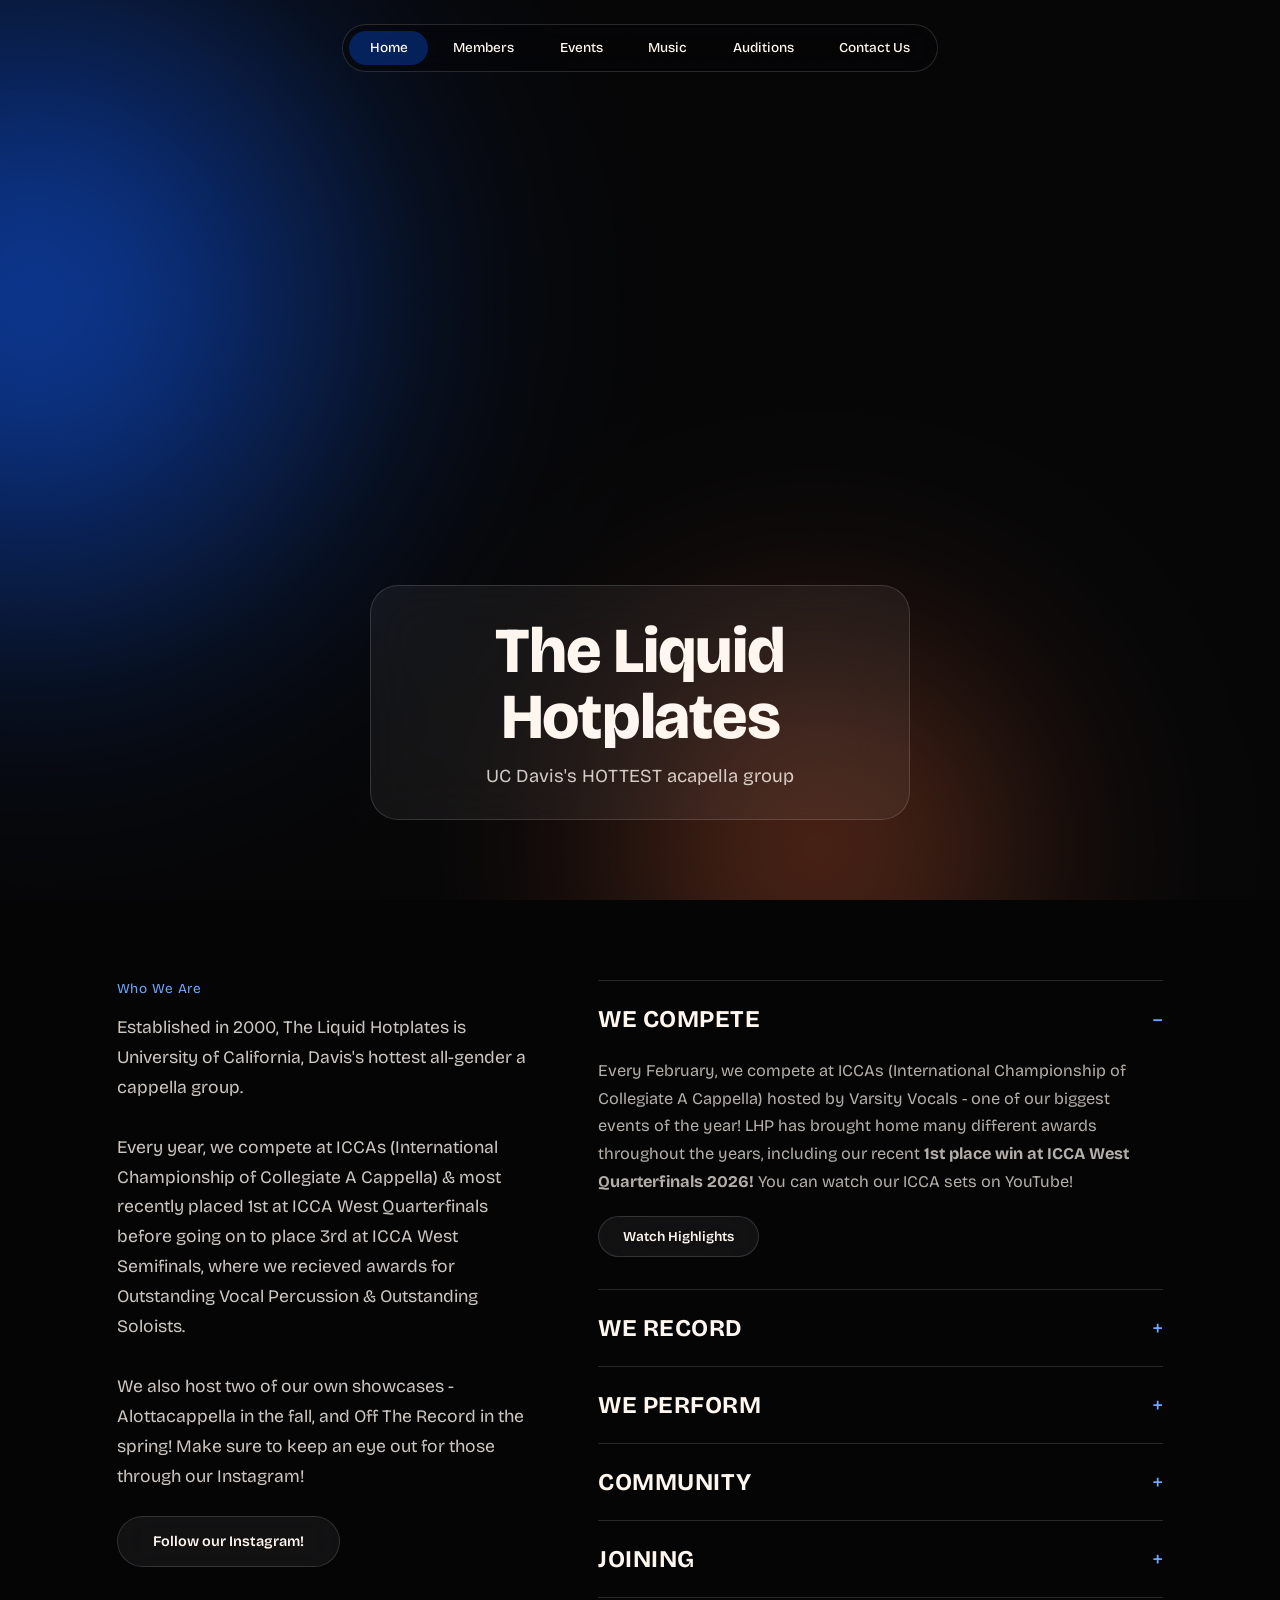
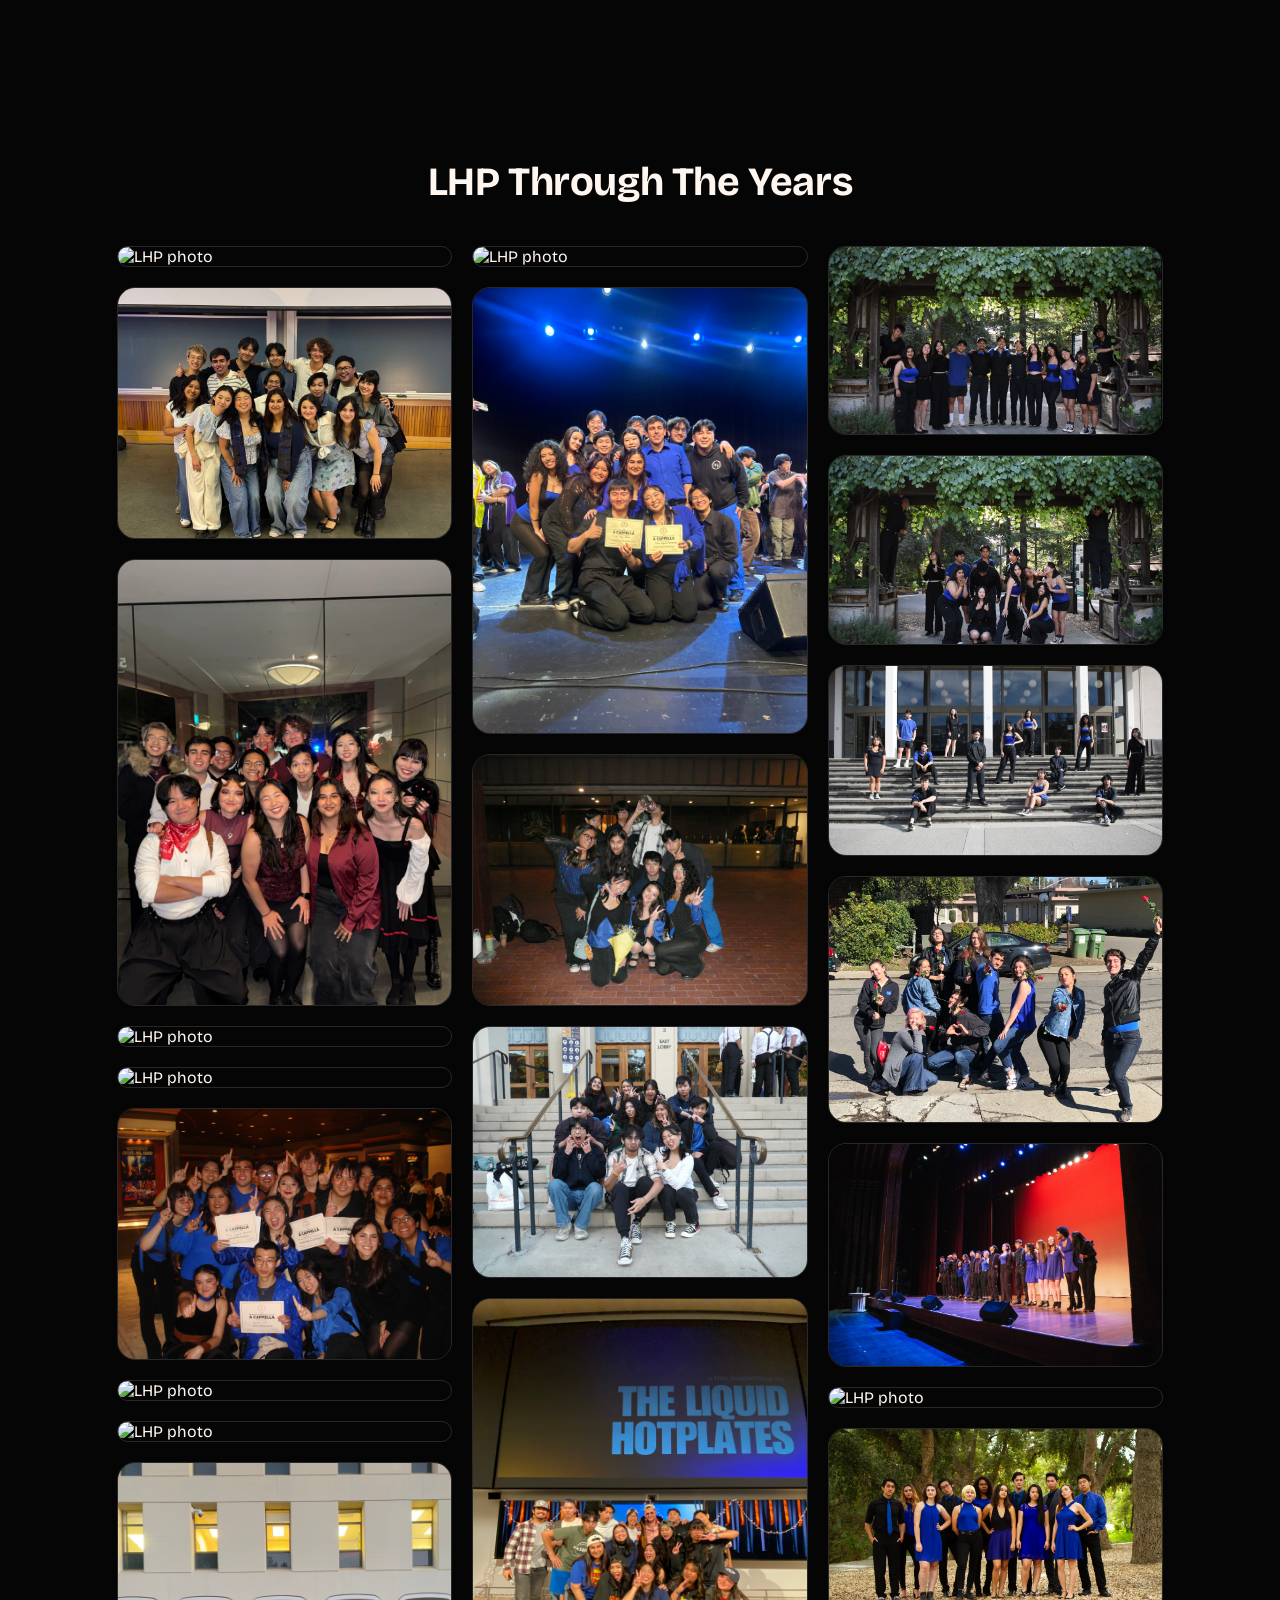
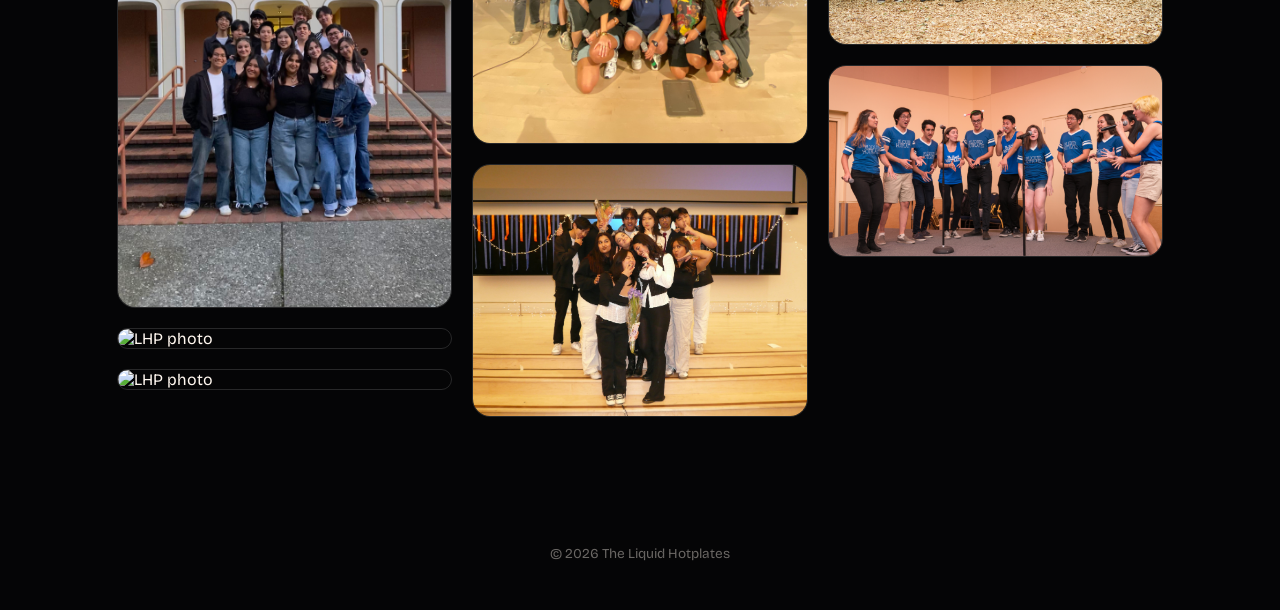
==== index.html @ 16ae6d7b "update" ====
<!DOCTYPE html>
<html lang="en">
<head>
<meta charset="UTF-8">
<meta name="viewport" content="width=device-width, initial-scale=1.0">
<title>The Liquid Hotplates</title>
<link rel="icon" type="image/png" href="images/home-images/logo.png">
<link rel="stylesheet" href="styles.css">
</head>
<body>

  <nav>
    <div class="nav-pill">
      <a href="index.html" class="active">Home</a>
      <a href="members.html">Members</a>
      <a href="events.html">Events</a>
      <a href="music.html">Music</a>
      <a href="auditions.html">Auditions</a>
      <a href="contact.html">Contact Us</a>
    </div>
  </nav>

  <!-- HERO: real photo as the base layer, dimmed + aurora blended on top,
       then a frosted glass panel holding the title sits over all of it -
       so the photo is still the star, the glass just adds depth on top of
       it instead of replacing it. Swap images/home-images/home_img.jpg for the
       real photo. -->
  <section class="photo-hero">
    <div class="photo-layer" style="background-image: url('images/home-images/home_img.jpg');"></div>
    <div class="photo-dim"></div>
    <div class="aura aura-a" style="top:-20%; left:-35%;"></div>
    <div class="aura aura-c" style="top:60%; right:95%; bottom:auto;"></div>
    <div class="photo-hero-inner">
      <h1>The Liquid Hotplates</h1>
      <p>UC Davis's HOTTEST acapella group</p>
    </div>
  </section>

  <div class="grain"></div>

  <!-- About + Accordion - two-column layout: About text on the left, an
       expanding accordion on the right (Competing / Recording / Performing).
       "Recording" ties into the new Music tab - see concept-music.html. -->
  <section class="section accordion-section">
    <div class="accordion-grid">
      <div class="accordion-about">
        <div class="eyebrow">Who We Are</div>
        <p>
          Established in 2000, The Liquid Hotplates is University of California,
           Davis's hottest all-gender a cappella group.
          <br><br>
          Every year, we compete at ICCAs (International Championship of 
            Collegiate A Cappella) & most recently placed 1st at ICCA West 
            Quarterfinals before going on to place 3rd at ICCA West 
            Semifinals, where we recieved awards for Outstanding Vocal 
            Percussion & Outstanding Soloists.
            <br><br>      
            We also host two of our own showcases - Alottacappella in the 
              fall, and Off The Record in the spring! Make sure to keep 
              an eye out for those through our Instagram!
        </p>
        <a href="https://instagram.com/theliquidhotplates" class="glass-btn" style="margin-top: 1.5rem;">Follow our Instagram!</a>
      </div>

      <div class="accordion-list">

        <div class="accordion-item open" data-item>
          <button class="accordion-header">
            <span>We Compete</span>
            <span class="accordion-icon">−</span>
          </button>
          <div class="accordion-panel">
            <p>Every February, we compete at ICCAs (International 
              Championship of Collegiate A Cappella) hosted by 
              Varsity Vocals - one of our biggest events of the 
              year! LHP has brought home many different awards 
              throughout the years, including our recent 
              <strong>1st place win at ICCA West Quarterfinals 
                2026!</strong> You can watch our ICCA sets on YouTube!</p>
            <a href="https://www.youtube.com/@TheLiquidHotplates" target="_blank" class="glass-btn" style="margin-top:1.25rem; padding:0.7rem 1.5rem; font-size:0.85rem;">Watch Highlights</a>
          </div>
        </div>

        <div class="accordion-item" data-item>
          <button class="accordion-header">
            <span>We Record</span>
            <span class="accordion-icon">+</span>
          </button>
          <div class="accordion-panel">
            <p>We record our original arrangements some competition seasons. 
              
              Check out our latest releases on Spotify, 
              with more on the way!</p>
            <a href="music.html" class="glass-btn" style="margin-top:1.25rem; padding:0.7rem 1.5rem; font-size:0.85rem;">Listen on Spotify</a>
          </div>
        </div>

        <div class="accordion-item" data-item>
          <button class="accordion-header">
            <span>We Perform</span>
            <span class="accordion-icon">+</span>
          </button>
          <div class="accordion-panel">
            <p>We perform student made arrangements including genres 
              such as pop, alternative, and RnB. You can find us at 
              different events on campus, & throughout California - 
              including our own two annual showcases, Alottacappella 
              and Off The Record. 
              
              If you're interested in booking LHP for an event, 
              reach out via our Instagram or email!</p>
            <a href="contact.html" class="glass-btn" style="margin-top:1.25rem; padding:0.7rem 1.5rem; font-size:0.85rem;">Contact Us</a>
          </div>
        </div>

        <div class="accordion-item" data-item>
          <button class="accordion-header">
            <span>Community</span>
            <span class="accordion-icon">+</span>
          </button>
          <div class="accordion-panel">
            <p>Every year, we welcome new memebers into our group 
              as our "babyplates" - and within the first few weeks, 
              they are already impossible to imagine LHP without.

              From late-night rehearsals and dinners to casual studying on campus, 
              LHP is just as much about the friendships and community as it 
              is about the music.

              Follow along on Instagram to see what we're up to 
              together throughout the year.</p>
            <a href="members.html" target="_blank" class="glass-btn" style="margin-top:1.25rem; padding:0.7rem 1.5rem; font-size:0.85rem;">Meet the Members</a>
          </div>
        </div>

        <div class="accordion-item" data-item>
          <button class="accordion-header">
            <span>Joining</span>
            <span class="accordion-icon">+</span>
          </button>
          <div class="accordion-panel">
            <p>LHP does not require any previous experience!  
              <br><br>
              We usually host auditions with all other UC Davis 
              groups in the fall, with a callback round after. 

              For a full breakdown of what to expect, check the 
              auditions tab!
            </p>
            <a href="auditions.html" class="glass-btn" style="margin-top:1.25rem; padding:0.7rem 1.5rem; font-size:0.85rem;">Auditions</a>
          </div>
        </div>

      </div>
    </div>
  </section>

  <!-- LHP Through The Years - uniform grid instead of masonry, but same
       "glass tile + hover caption" language as the rest of the site. -->
  <section class="section">
    <h2 style="text-align:center;">LHP Through The Years</h2>
    <div class="year-gallery">

      <div class="year-tile">
        <img src="images/home-images/gallery/img26.jpg" alt="LHP photo">
        <div class="year-tile-caption">LHP Photoshoot 2026<br>May 2026</div>
      </div>
      <div class="year-tile">
        <img src="images/home-images/gallery/img25.jpg" alt="LHP photo">
        <div class="year-tile-caption">Off The Record<br>May 2026</div>
      </div>
      <div class="year-tile">
        <img src="images/home-images/gallery/img24.jpg" alt="LHP photo">
        <div class="year-tile-caption">Cleftomania<br>May 2026</div>
      </div>
      <div class="year-tile">
        <img src="images/home-images/gallery/img23.jpg" alt="LHP photo">
        <div class="year-tile-caption">No Instruments Attached<br>April 2026</div>
      </div>
      <div class="year-tile">
        <img src="images/home-images/gallery/img22.jpg" alt="LHP photo">
        <div class="year-tile-caption">ICCA West Semifinals<br>March 2026</div>
      </div>
      <div class="year-tile">
        <img src="images/home-images/gallery/img20.jpg" alt="LHP photo">
        <div class="year-tile-caption">ICCA West Quarterfinals<br>Feb. 2026</div>
      </div>
      <div class="year-tile">
        <img src="images/home-images/gallery/img19.jpg" alt="LHP photo">
        <div class="year-tile-caption">Alottacappella<br>Nov. 2025</div>
      </div>
      <div class="year-tile">
        <img src="images/home-images/gallery/img18.jpg" alt="LHP photo">
        <div class="year-tile-caption">Alottacappella<br>Nov. 2025</div>
      </div>
      <div class="year-tile">
        <img src="images/home-images/gallery/img17.jpg" alt="LHP photo">
        <div class="year-tile-caption">Alottacappella<br>Nov. 2025</div>
      </div>
      <div class="year-tile">
        <img src="images/home-images/gallery/img16.jpg" alt="LHP photo">
        <div class="year-tile-caption">West Coast<br>Nov. 2025</div>
      </div>
      <div class="year-tile">
        <img src="images/home-images/gallery/img15.jpg" alt="LHP photo">
        <div class="year-tile-caption">Alottacappella<br>Nov. 2025</div>
      </div>
      <div class="year-tile">
        <img src="images/home-images/gallery/img14.jpg" alt="LHP photo">
        <div class="year-tile-caption">Off the Record<br>May 2025</div>
      </div>
      <div class="year-tile">
        <img src="images/home-images/gallery/img13.jpg" alt="LHP photo">
        <div class="year-tile-caption">ICCA West Quarterfinals<br>Feb. 2025</div>
      </div>
      <div class="year-tile">
        <img src="images/home-images/gallery/img12.jpg" alt="LHP photo">
        <div class="year-tile-caption">Alottacappella<br>Nov. 2025</div>
      </div>
      <div class="year-tile">
        <img src="images/home-images/gallery/img11.jpg" alt="LHP photo">
        <div class="year-tile-caption">Alottacappella<br>Nov. 2025</div>
      </div>
      <div class="year-tile">
        <img src="images/home-images/gallery/img10.jpg" alt="LHP photo">
        <div class="year-tile-caption">Alottacappella<br>Nov. 2024</div>
      </div>
      <div class="year-tile">
        <img src="images/home-images/gallery/img9.jpg" alt="LHP photo">
        <div class="year-tile-caption">Alottacappella<br>Nov. 2025</div>
      </div>
      <div class="year-tile">
        <img src="images/home-images/gallery/img8.jpg" alt="LHP photo">
        <div class="year-tile-caption">Alottacappella<br>Nov. 2025</div>
      </div>
      <div class="year-tile">
        <img src="images/home-images/gallery/img7.jpg" alt="LHP photo">
        <div class="year-tile-caption">LHP Photoshoot<br>June 2024</div>
      </div>
      <div class="year-tile">
        <img src="images/home-images/gallery/img6.jpg" alt="LHP photo">
        <div class="year-tile-caption">Alottacappella<br>Nov. 2025</div>
      </div>
      <div class="year-tile">
        <img src="images/home-images/gallery/img5.jpg" alt="LHP photo">
        <div class="year-tile-caption">Alottacappella<br>Nov. 2025</div>
      </div>
      <div class="year-tile">
        <img src="images/home-images/gallery/img4.jpg" alt="LHP photo">
        <div class="year-tile-caption">Alottacappella<br>Nov. 2025</div>
      </div>
      <div class="year-tile">
        <img src="images/home-images/gallery/img3.jpg" alt="LHP photo">
        <div class="year-tile-caption">Alottacappella<br>Nov. 2025</div>
      </div>
      <div class="year-tile">
        <img src="images/home-images/gallery/img2.jpg" alt="LHP photo">
        <div class="year-tile-caption">Alottacappella<br>Nov. 2025</div>
      </div>
      <div class="year-tile">
        <img src="images/home-images/gallery/img1.jpg" alt="LHP photo">
        <div class="year-tile-caption">Alottacappella<br>Nov. 2025</div>
      </div>

    </div>
  </section>

  <footer>&copy; 2026 The Liquid Hotplates</footer>

<script>
  const reduceMotion = window.matchMedia('(prefers-reduced-motion: reduce)').matches;
  if (!reduceMotion) {
    document.querySelectorAll('.aura').forEach((el, i) => {
      window.addEventListener('mousemove', (e) => {
        const x = (e.clientX / window.innerWidth - 0.5);
        const y = (e.clientY / window.innerHeight - 0.5);
        const rate = 15 + i * 10;
        el.style.transform = `translate(${x * rate}px, ${y * rate}px)`;
      });
    });
  }

  // Accordion - only one section open at a time, matching the reference.
  document.querySelectorAll('[data-item]').forEach(item => {
    item.querySelector('.accordion-header').addEventListener('click', () => {
      const alreadyOpen = item.classList.contains('open');
      document.querySelectorAll('[data-item]').forEach(i => {
        i.classList.remove('open');
        i.querySelector('.accordion-icon').textContent = '+';
      });
      if (!alreadyOpen) {
        item.classList.add('open');
        item.querySelector('.accordion-icon').textContent = '−';
      }
    });
  });
</script>

</body>
</html>
---- styles.css ----
@import url('https://fonts.googleapis.com/css2?family=Bricolage+Grotesque:opsz,wght@12..96,200..800&display=swap');

:root {
  --black: #050506;
  --royal-blue: #0953EA;
  --blue-light: #6fa8ff;
  --orange: #FF6B35;
  --off-white: #FFF7EF;
  --glass-fill: rgba(255, 255, 255, 0.055);
  --glass-fill-strong: rgba(255, 255, 255, 0.09);
  --glass-edge: rgba(255, 255, 255, 0.14);
}

* { margin: 0; padding: 0; box-sizing: border-box; }
html { scroll-behavior: smooth; }

body {
  background: var(--black);
  color: var(--off-white);
  font-family: 'Bricolage Grotesque', sans-serif;
  overflow-x: hidden;
}

/* ============ AURORA FIELD (used behind non-photo pages) ============ */
.aura-field {
  position: fixed;
  inset: 0;
  z-index: 0;
  overflow: hidden;
  pointer-events: none;
}

.aura {
  position: absolute;
  border-radius: 50%;
  filter: blur(95px);
}

.aura-a {
  width: 75vw; height: 75vw;
  top: -25%; left: -18%;
  background: radial-gradient(circle, var(--royal-blue), transparent 68%);
  opacity: 0.75;
  animation: drift-a 18s ease-in-out infinite alternate, pulse-a 6s ease-in-out infinite;
}

.aura-b {
  width: 65vw; height: 65vw;
  bottom: -28%; right: -18%;
  background: radial-gradient(circle, var(--blue-light), transparent 68%);
  opacity: 0.55;
  animation: drift-b 21s ease-in-out infinite alternate, pulse-b 7.5s ease-in-out infinite;
}

.aura-c {
  width: 48vw; height: 48vw;
  top: 32%; left: 40%;
  background: radial-gradient(circle, var(--orange), transparent 68%);
  opacity: 0.4;
  animation: drift-c 15s ease-in-out infinite alternate, pulse-c 5s ease-in-out infinite;
}

.aura-d {
  width: 40vw; height: 40vw;
  top: 5%; right: 5%;
  background: radial-gradient(circle, var(--blue-light), transparent 68%);
  opacity: 0.35;
  animation: drift-d 24s ease-in-out infinite alternate, pulse-a 8s ease-in-out infinite;
}

@keyframes drift-a { to { transform: translate(8%, 10%) scale(1.18); } }
@keyframes drift-b { to { transform: translate(-10%, -8%) scale(1.22); } }
@keyframes drift-c { to { transform: translate(-14%, 12%) scale(1.15); } }
@keyframes drift-d { to { transform: translate(-10%, 14%) scale(1.1); } }

/* Subtle breathing on top of the drift - not just moving, but pulsing in
   intensity too, so the whole field feels more alive rather than static
   blobs that happen to glide around. */
@keyframes pulse-a { 0%, 100% { opacity: 0.75; } 50% { opacity: 0.55; } }
@keyframes pulse-b { 0%, 100% { opacity: 0.55; } 50% { opacity: 0.38; } }
@keyframes pulse-c { 0%, 100% { opacity: 0.4; } 50% { opacity: 0.24; } }

.grain {
  position: fixed;
  inset: 0;
  z-index: 1;
  opacity: 0.06;
  mix-blend-mode: overlay;
  pointer-events: none;
  background-image: url("data:image/svg+xml,%3Csvg xmlns='http://www.w3.org/2000/svg' width='120' height='120'%3E%3Cfilter id='n'%3E%3CfeTurbulence type='fractalNoise' baseFrequency='0.85' numOctaves='3'/%3E%3C/filter%3E%3Crect width='100%25' height='100%25' filter='url(%23n)'/%3E%3C/svg%3E");
}

/* ============ NAV ============ */
nav {
  position: fixed;
  top: 0; left: 0; right: 0;
  z-index: 50;
  display: flex;
  justify-content: center;
  align-items: center;
  padding: 1.5rem 2rem;
}

.nav-left {
  position: absolute;
  left: 2rem;
  display: flex;
  align-items: center;
  gap: 0.7rem;
}

.nav-left img {
  height: 28px;
  width: auto;
  object-fit: contain;
}

.nav-left .site-name {
  font-weight: 700;
  font-size: 1rem;
  color: var(--off-white);
}

.nav-pill {
  display: flex;
  gap: 0.25rem;
  background: rgba(5, 5, 6, 0.5);
  border: 1px solid var(--glass-edge);
  backdrop-filter: blur(20px);
  -webkit-backdrop-filter: blur(20px);
  border-radius: 50px;
  padding: 0.35rem;
}

.nav-pill a {
  color: var(--off-white);
  text-decoration: none;
  font-size: 0.85rem;
  font-weight: 500;
  padding: 0.55rem 1.3rem;
  border-radius: 50px;
  transition: background 0.25s ease, color 0.25s ease;
  white-space: nowrap;
}

.nav-pill a.active,
.nav-pill a:hover {
  background: rgba(9, 83, 234, 0.35);
}

/* ============ PHOTO HERO (homepage) ============ */
.photo-hero {
  position: relative;
  min-height: 100vh;
  display: flex;
  align-items: flex-end;
  justify-content: center;
  padding: 2rem 2rem 5rem;
  overflow: hidden;
}

.photo-hero .photo-layer {
  position: absolute;
  inset: 0;
  background-size: cover;
  background-position: center 30%;
  z-index: 0;
}

.photo-hero .photo-dim {
  position: absolute;
  inset: 0;
  background: linear-gradient(180deg, rgba(5,5,6,0.18) 0%, rgba(5,5,6,0.12) 40%, rgba(5,5,6,0.75) 100%); /* CHANGE: lightened from 0.35/0.25/0.92 */
  z-index: 1;
}

.photo-hero .aura {
  z-index: 1;
  mix-blend-mode: screen;
}

.photo-hero-inner {
  position: relative;
  z-index: 3;
  width: 100%;
  max-width: 540px; /* CHANGE: was 720px - narrower so it's less likely to sit directly over faces */
  text-align: center;
  padding: 2rem 1.75rem; /* CHANGE: was 2.75rem 2rem - tighter, less coverage */
  background: var(--glass-fill);
  border: 1px solid var(--glass-edge);
  backdrop-filter: blur(28px);
  -webkit-backdrop-filter: blur(28px);
  border-radius: 28px;
}

.photo-hero-inner .eyebrow {
  font-size: 0.85rem;
  letter-spacing: 0.06em;
  color: var(--blue-light);
  margin-bottom: 1rem;
}

.photo-hero-inner h1 {
  font-size: clamp(2.25rem, 6vw, 4rem);
  font-weight: 800;
  line-height: 1.02;
  letter-spacing: -0.02em;
}

.photo-hero-inner p {
  margin-top: 1rem;
  font-size: clamp(1rem, 2vw, 1.15rem);
  opacity: 0.8;
}

/* ============ PLAIN PAGE HERO (Members/Events/Contact) ============ */
.page-head {
  position: relative;
  z-index: 2;
  padding: 9rem 6vw 2rem;
  max-width: 1200px;
  margin: 0 auto;
}

.page-head .eyebrow {
  font-size: 0.85rem;
  letter-spacing: 0.06em;
  color: var(--blue-light);
  margin-bottom: 0.75rem;
}

.page-head h1 {
  font-size: clamp(2rem, 5vw, 3.25rem);
  font-weight: 800;
  letter-spacing: -0.02em;
}

.page-head p {
  margin-top: 0.85rem;
  opacity: 0.65;
  max-width: 50ch;
  font-size: 1.05rem;
  line-height: 1.6;
}

/* ============ GLASS BUTTON ============ */
.glass-btn {
  display: inline-flex;
  align-items: center;
  gap: 0.6rem;
  padding: 1rem 2.2rem;
  background: var(--glass-fill);
  border: 1px solid var(--glass-edge);
  backdrop-filter: blur(20px);
  -webkit-backdrop-filter: blur(20px);
  border-radius: 50px;
  color: var(--off-white);
  text-decoration: none;
  font-weight: 600;
  font-size: 0.9rem;
  transition: background 0.3s ease, transform 0.3s ease, box-shadow 0.3s ease;
  cursor: pointer;
}

.glass-btn:hover {
  background: rgba(9, 83, 234, 0.28);
  transform: translateY(-2px);
  box-shadow: 0 20px 50px rgba(9, 83, 234, 0.3);
}

/* ============ SECTIONS ============ */
.section {
  position: relative;
  z-index: 2;
  padding: 5rem 6vw;
  max-width: 1200px;
  margin: 0 auto;
}

.section h2 {
  font-size: clamp(1.8rem, 3.5vw, 2.5rem);
  font-weight: 700;
  letter-spacing: -0.01em;
  margin-bottom: 2.5rem;
}

/* ============ GLASS CARD (generic) ============ */
.glass-card {
  background: var(--glass-fill);
  border: 1px solid var(--glass-edge);
  backdrop-filter: blur(16px);
  -webkit-backdrop-filter: blur(16px);
  border-radius: 20px;
  transition: background 0.3s ease, border-color 0.3s ease, transform 0.3s ease;
}

footer {
  position: relative;
  z-index: 2;
  text-align: center;
  padding: 3rem;
  opacity: 0.4;
  font-size: 0.85rem;
}

/* ============ ACCORDION (About + Competing/Recording/Performing) ============ */
.accordion-grid {
  display: grid;
  grid-template-columns: 0.85fr 1.15fr;
  gap: 4rem;
  align-items: start;
}

.accordion-about .eyebrow {
  font-size: 0.85rem;
  letter-spacing: 0.05em;
  color: var(--blue-light);
  margin-bottom: 1rem;
}

.accordion-about p {
  font-size: 1.1rem;
  line-height: 1.7;
  opacity: 0.8;
}

.accordion-item {
  border-top: 1px solid var(--glass-edge);
}

.accordion-item:last-child {
  border-bottom: 1px solid var(--glass-edge);
}

.accordion-header {
  width: 100%;
  display: flex;
  justify-content: space-between;
  align-items: center;
  background: none;
  border: none;
  color: var(--off-white);
  font-family: inherit;
  font-size: 1.5rem;
  font-weight: 700;
  text-transform: uppercase;
  letter-spacing: 0.02em;
  padding: 1.5rem 0;
  cursor: pointer;
  text-align: left;
}

.accordion-icon {
  font-size: 1.4rem;
  font-weight: 400;
  color: var(--blue-light);
  flex-shrink: 0;
  margin-left: 1rem;
}

.accordion-panel {
  max-height: 0;
  overflow: hidden;
  transition: max-height 0.45s ease, opacity 0.35s ease, padding-bottom 0.45s ease;
  opacity: 0;
  padding-bottom: 0;
}

.accordion-panel p {
  opacity: 0.7;
  line-height: 1.7;
  font-size: 1.02rem;
  max-width: 60ch;
}

.accordion-item.open .accordion-panel {
  max-height: 400px;
  opacity: 1;
  padding-bottom: 2rem;
}

@media (max-width: 800px) {
  .accordion-grid {
    grid-template-columns: 1fr;
  }
  .accordion-header {
    font-size: 1.2rem;
  }
}

/* ============ THROUGH THE YEARS GALLERY ============ */
/* Masonry via CSS columns, not a forced-crop grid - each photo keeps its
   real aspect ratio (no object-fit:cover cutting people off), it just packs
   into columns at whatever height it naturally wants to be. */
.year-gallery {
  columns:3 220px;
  column-gap: 1.25rem;
}

.year-tile {
  position: relative;
  break-inside: avoid;
  margin-bottom: 1.25rem;
  border-radius: 18px;
  overflow: hidden;
  border: 1px solid var(--glass-edge);
}

.year-tile img {
  width: 100%;
  display: block;
  transition: transform 0.5s ease, filter 0.4s ease;
}

.year-tile:hover img {
  transform: scale(1.06);
  filter: brightness(0.55);
}

.year-tile-caption {
  position: absolute;
  inset: 0;
  display: flex;
  align-items: center;
  justify-content: center;
  text-align: center;
  padding: 1.5rem;
  font-weight: 600;
  font-size: 0.95rem;
  opacity: 0;
  background: rgba(5, 5, 6, 0.35);
  backdrop-filter: blur(6px);
  -webkit-backdrop-filter: blur(6px);
  transition: opacity 0.35s ease;
}

.year-tile:hover .year-tile-caption {
  opacity: 1;
}

/* ============ MOBILE NAV FIX ============ */
/* With 6 items now (Home/Members/Events/Music/Auditions/Contact Us), the
   pill is too wide to fit a phone screen in one row - without this, items
   just silently overflow off the right edge with no way to reach them at
   all. This makes the pill horizontally scrollable instead (swipe to see
   the rest), and shrinks the logo text out of the way so it doesn't
   compete for space with the centered pill on a narrow screen. */
@media (max-width: 700px) {
  nav {
    justify-content: flex-start;
    padding: 1rem;
  }

  .nav-left {
    position: relative;
    left: 0;
    flex-shrink: 0;
  }

  .nav-left .site-name {
    display: none; /* logo alone is enough on mobile - frees up room for the pill */
  }

  .nav-pill {
    flex-shrink: 1;
    overflow-x: auto;
    max-width: calc(100vw - 5.5rem);
    scrollbar-width: none; /* Firefox - hide the scrollbar but keep it scrollable */
    -webkit-overflow-scrolling: touch;
  }

  .nav-pill::-webkit-scrollbar {
    display: none; /* Chrome/Safari - same idea, invisible but still swipeable */
  }

  .nav-pill a {
    padding: 0.5rem 0.9rem;
    font-size: 0.8rem;
  }
}
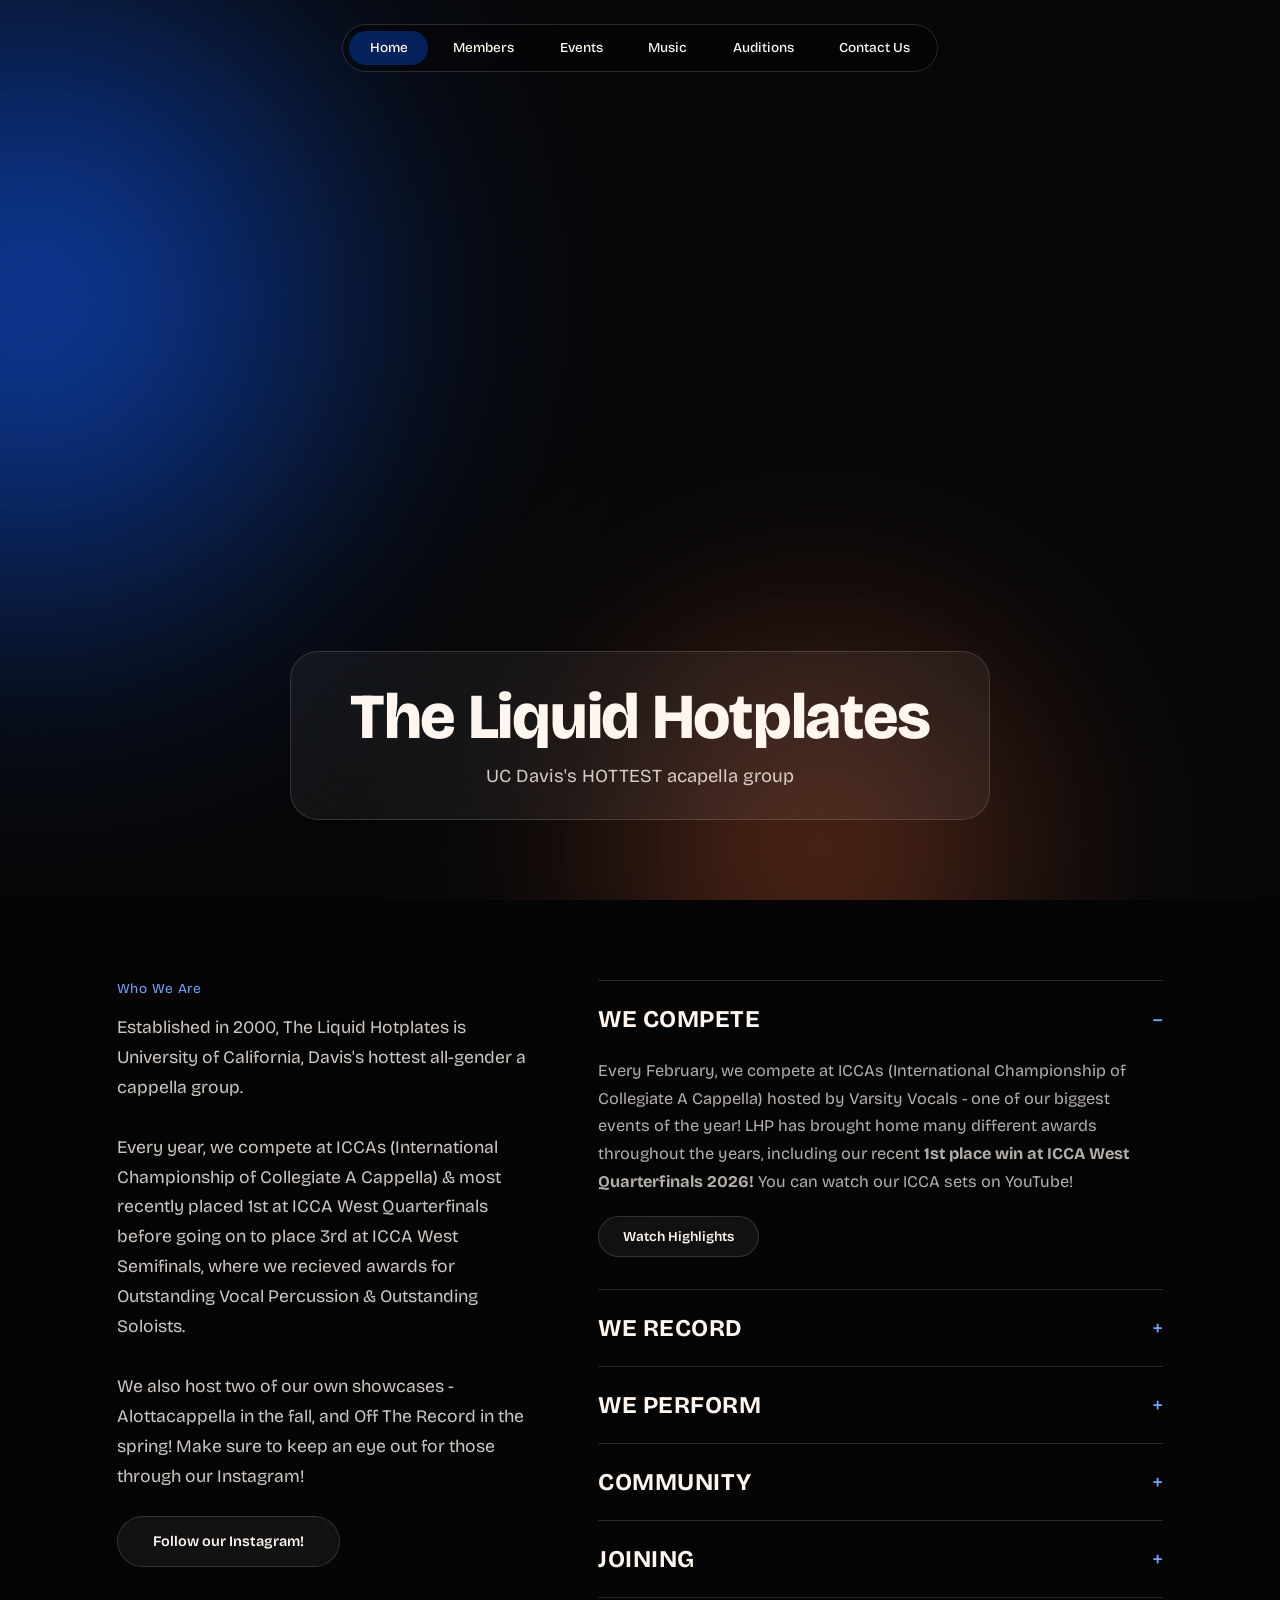
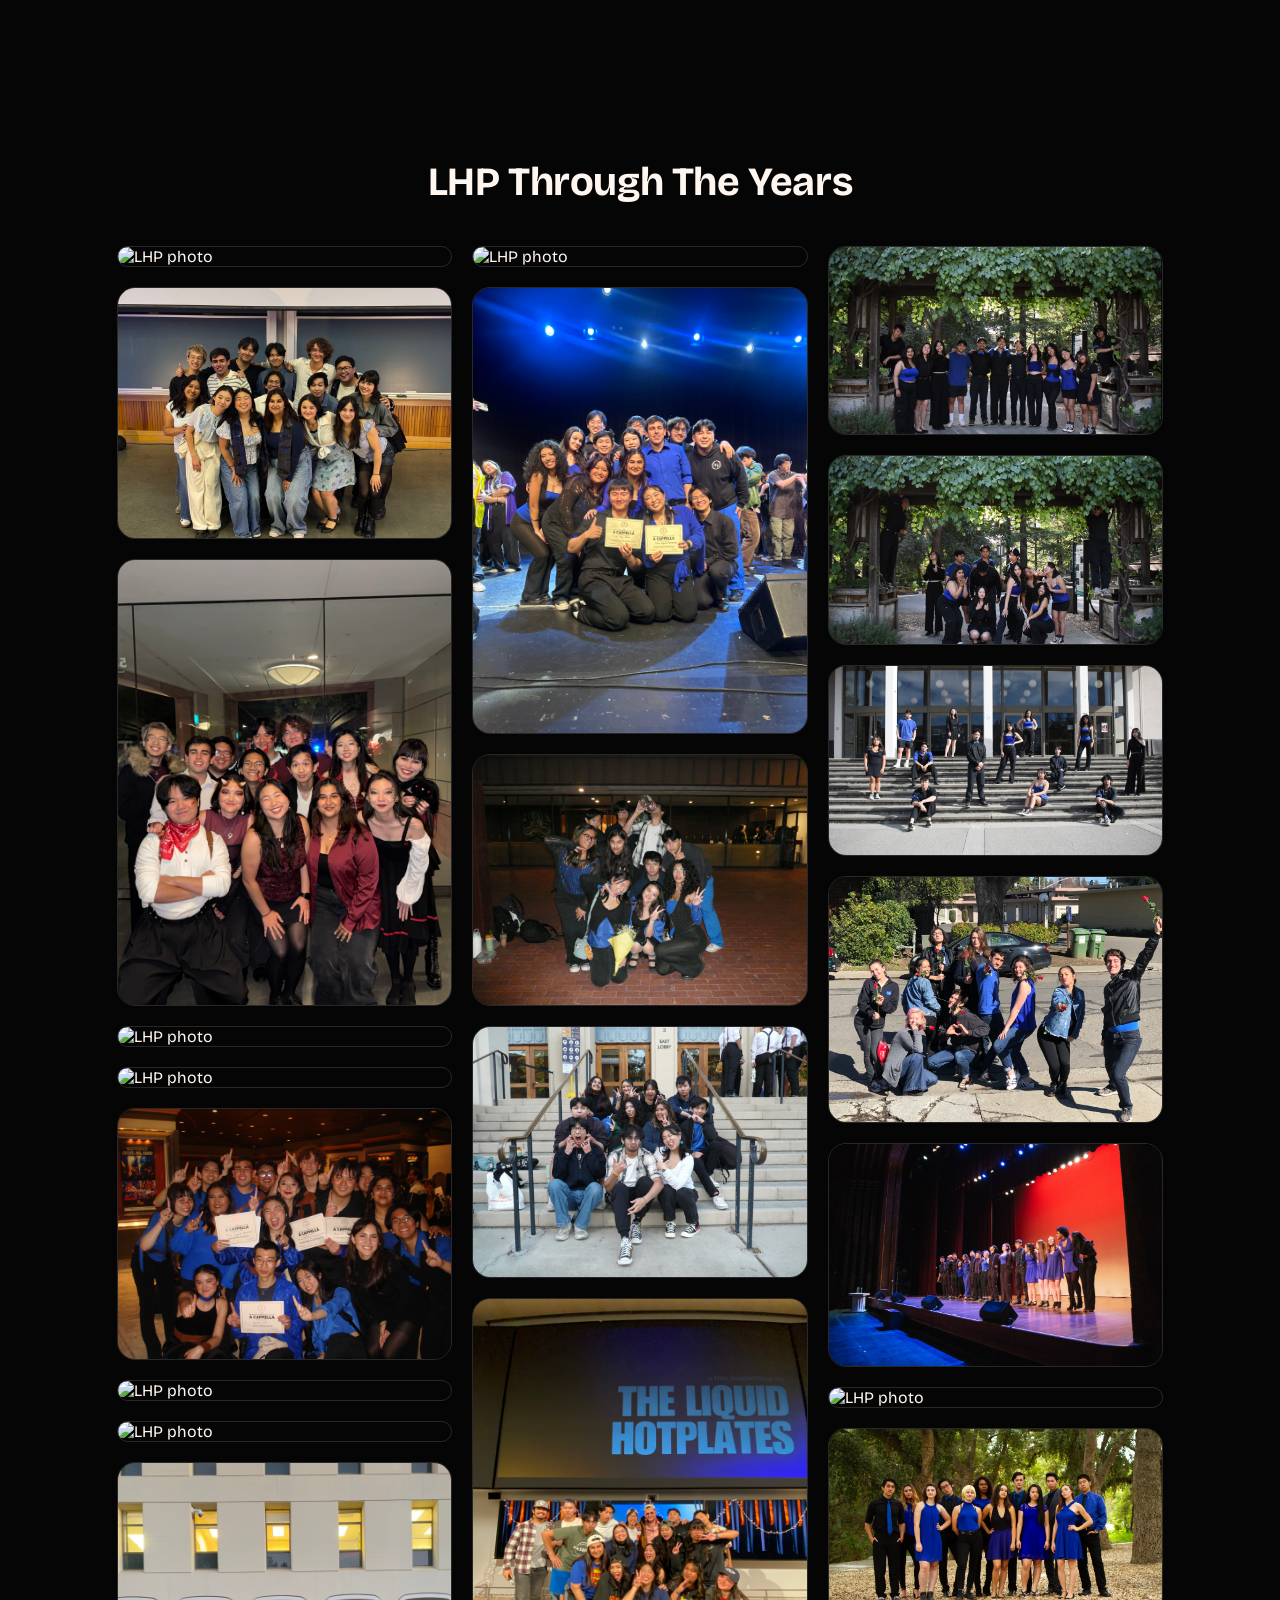
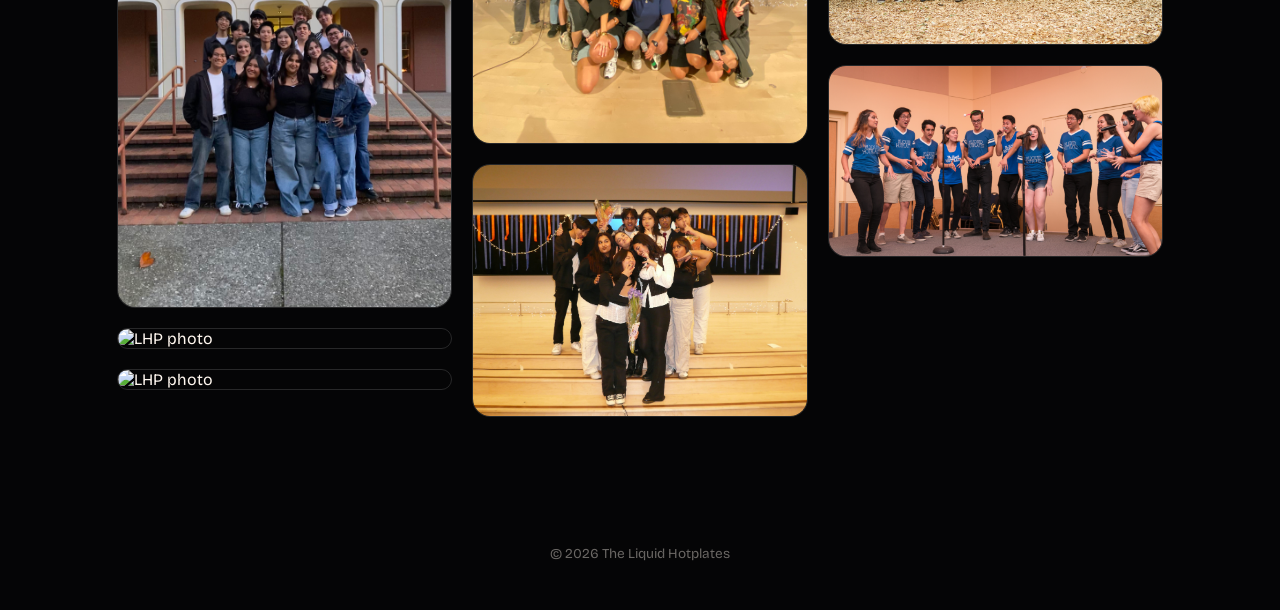
==== commit 746111ba: "bug fixes" ====
--- a/index.html
+++ b/index.html
@@ -9,6 +9,7 @@
 </head>
 <body>
 
+  <!--nav bar + logo -->
   <nav>
     <div class="nav-pill">
       <a href="index.html" class="active">Home</a>
@@ -20,11 +21,7 @@
     </div>
   </nav>
 
-  <!-- HERO: real photo as the base layer, dimmed + aurora blended on top,
-       then a frosted glass panel holding the title sits over all of it -
-       so the photo is still the star, the glass just adds depth on top of
-       it instead of replacing it. Swap images/home-images/home_img.jpg for the
-       real photo. -->
+  <!-- HERO:-->
   <section class="photo-hero">
     <div class="photo-layer" style="background-image: url('images/home-images/home_img.jpg');"></div>
     <div class="photo-dim"></div>
@@ -38,9 +35,7 @@
 
   <div class="grain"></div>
 
-  <!-- About + Accordion - two-column layout: About text on the left, an
-       expanding accordion on the right (Competing / Recording / Performing).
-       "Recording" ties into the new Music tab - see concept-music.html. -->
+  <!-- About + Accordion -->
   <section class="section accordion-section">
     <div class="accordion-grid">
       <div class="accordion-about">
@@ -63,7 +58,8 @@
       </div>
 
       <div class="accordion-list">
-
+        
+        <!-- we compete -->
         <div class="accordion-item open" data-item>
           <button class="accordion-header">
             <span>We Compete</span>
@@ -81,6 +77,7 @@
           </div>
         </div>
 
+        <!-- we record -->
         <div class="accordion-item" data-item>
           <button class="accordion-header">
             <span>We Record</span>
@@ -89,12 +86,13 @@
           <div class="accordion-panel">
             <p>We record our original arrangements some competition seasons. 
               
-              Check out our latest releases on Spotify, 
+              Check out our latest releases on Spotify & YouTube,
               with more on the way!</p>
-            <a href="music.html" class="glass-btn" style="margin-top:1.25rem; padding:0.7rem 1.5rem; font-size:0.85rem;">Listen on Spotify</a>
-          </div>
-        </div>
-
+            <a href="music.html" class="glass-btn" style="margin-top:1.25rem; padding:0.7rem 1.5rem; font-size:0.85rem;">Listen to Us!</a>
+          </div>
+        </div>
+
+        <!-- we perform -->
         <div class="accordion-item" data-item>
           <button class="accordion-header">
             <span>We Perform</span>
@@ -113,6 +111,7 @@
           </div>
         </div>
 
+        <!-- community -->
         <div class="accordion-item" data-item>
           <button class="accordion-header">
             <span>Community</span>
@@ -133,6 +132,7 @@
           </div>
         </div>
 
+        <!-- joining -->
         <div class="accordion-item" data-item>
           <button class="accordion-header">
             <span>Joining</span>
@@ -155,8 +155,7 @@
     </div>
   </section>
 
-  <!-- LHP Through The Years - uniform grid instead of masonry, but same
-       "glass tile + hover caption" language as the rest of the site. -->
+  <!-- LHP Through The Years masonry-->
   <section class="section">
     <h2 style="text-align:center;">LHP Through The Years</h2>
     <div class="year-gallery">
@@ -267,6 +266,7 @@
 
   <footer>&copy; 2026 The Liquid Hotplates</footer>
 
+<!-- ignore javascript below -->
 <script>
   const reduceMotion = window.matchMedia('(prefers-reduced-motion: reduce)').matches;
   if (!reduceMotion) {
@@ -280,7 +280,7 @@
     });
   }
 
-  // Accordion - only one section open at a time, matching the reference.
+  // accordion - only one section open at a time
   document.querySelectorAll('[data-item]').forEach(item => {
     item.querySelector('.accordion-header').addEventListener('click', () => {
       const alreadyOpen = item.classList.contains('open');
--- a/styles.css
+++ b/styles.css
@@ -95,18 +95,21 @@
   position: fixed;
   top: 0; left: 0; right: 0;
   z-index: 50;
-  display: flex;
-  justify-content: center;
+  display: grid;
+  grid-template-columns: 1fr auto 1fr; /* logo | pill | empty spacer - this is what actually keeps
+                                           them from ever overlapping, since each has its own real
+                                           track instead of the pill just centering on the full
+                                           viewport width with no idea the logo is even there */
   align-items: center;
   padding: 1.5rem 2rem;
 }
 
 .nav-left {
-  position: absolute;
-  left: 2rem;
   display: flex;
   align-items: center;
   gap: 0.7rem;
+  min-width: 0; /* lets this shrink/truncate instead of forcing the grid track wider than available room */
+  overflow: hidden;
 }
 
 .nav-left img {
@@ -122,6 +125,9 @@
 }
 
 .nav-pill {
+  grid-column: 2; /* Without this, CSS Grid auto-places the pill into column 1 whenever
+                      .nav-left isn't present (the homepage intentionally has no logo/name) -
+                      forcing column 2 explicitly keeps it centered on every page regardless. */
   display: flex;
   gap: 0.25rem;
   background: rgba(5, 5, 6, 0.5);
@@ -183,7 +189,11 @@
   position: relative;
   z-index: 3;
   width: 100%;
-  max-width: 540px; /* CHANGE: was 720px - narrower so it's less likely to sit directly over faces */
+  max-width: min(92vw, 700px); /* CHANGE: measured "The Liquid Hotplates" actually needs 607px at the
+                                    max font-size in the clamp below - 700px (minus padding) gives it
+                                    real margin to fit on one line on desktop. min(92vw, ...) still lets
+                                    it narrow down on a phone screen, where it wraps naturally instead
+                                    of being forced to. */
   text-align: center;
   padding: 2rem 1.75rem; /* CHANGE: was 2.75rem 2rem - tighter, less coverage */
   background: var(--glass-fill);
@@ -393,7 +403,7 @@
    real aspect ratio (no object-fit:cover cutting people off), it just packs
    into columns at whatever height it naturally wants to be. */
 .year-gallery {
-  columns:3 220px;
+  columns: 3 220px;
   column-gap: 1.25rem;
 }
 
@@ -438,43 +448,41 @@
   opacity: 1;
 }
 
+.nav-left img {
+  flex-shrink: 0; /* protects the logo from ever getting visually squeezed as its grid track shrinks */
+}
+
+/* Hides just the site name once there's no longer comfortable room for
+   logo + name + the full pill together - the logo stays visible at every
+   width, all the way down to mobile. Without this, the name was clipping
+   mid-word once the nav-left grid track got too narrow, instead of
+   cleanly disappearing. */
+@media (max-width: 1050px) {
+  .nav-left .site-name {
+    display: none;
+  }
+}
+
 /* ============ MOBILE NAV FIX ============ */
 /* With 6 items now (Home/Members/Events/Music/Auditions/Contact Us), the
-   pill is too wide to fit a phone screen in one row - without this, items
-   just silently overflow off the right edge with no way to reach them at
-   all. This makes the pill horizontally scrollable instead (swipe to see
-   the rest), and shrinks the logo text out of the way so it doesn't
-   compete for space with the centered pill on a narrow screen. */
+   pill is too wide to fit a phone screen in one row. Rather than making it
+   scrollable, the logo/name is dropped entirely on mobile to free up the
+   most possible width, and the pill items shrink down just enough that all
+   six still fit on one row with no scrolling and no wrapping. */
 @media (max-width: 700px) {
   nav {
-    justify-content: flex-start;
-    padding: 1rem;
-  }
-
-  .nav-left {
-    position: relative;
-    left: 0;
-    flex-shrink: 0;
-  }
-
-  .nav-left .site-name {
-    display: none; /* logo alone is enough on mobile - frees up room for the pill */
+    padding: 1rem 0.5rem;
   }
 
   .nav-pill {
-    flex-shrink: 1;
-    overflow-x: auto;
-    max-width: calc(100vw - 5.5rem);
-    scrollbar-width: none; /* Firefox - hide the scrollbar but keep it scrollable */
-    -webkit-overflow-scrolling: touch;
-  }
-
-  .nav-pill::-webkit-scrollbar {
-    display: none; /* Chrome/Safari - same idea, invisible but still swipeable */
+    width: 100%;
+    max-width: 420px;
+    justify-content: space-between;
+    gap: 0;
   }
 
   .nav-pill a {
-    padding: 0.5rem 0.9rem;
-    font-size: 0.8rem;
+    padding: 0.5rem 0.4rem;
+    font-size: 0.65rem;
   }
 }
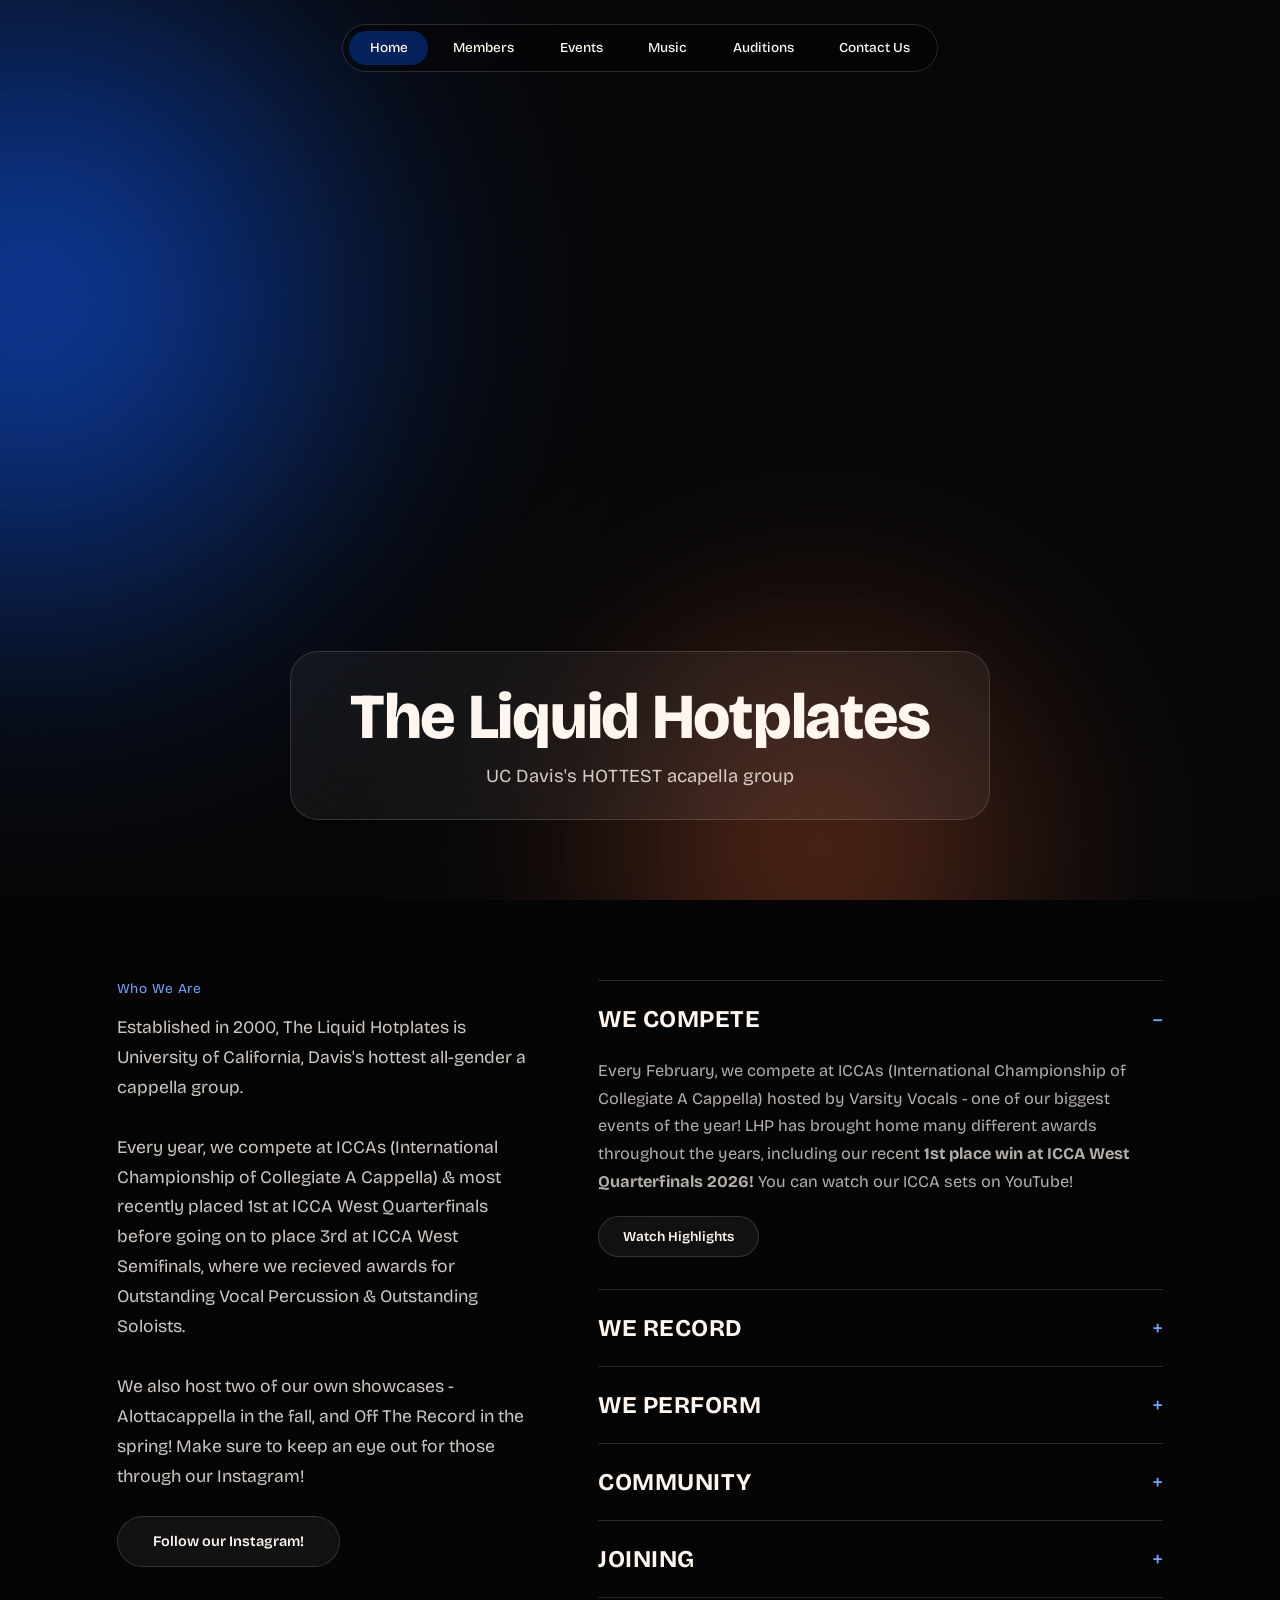
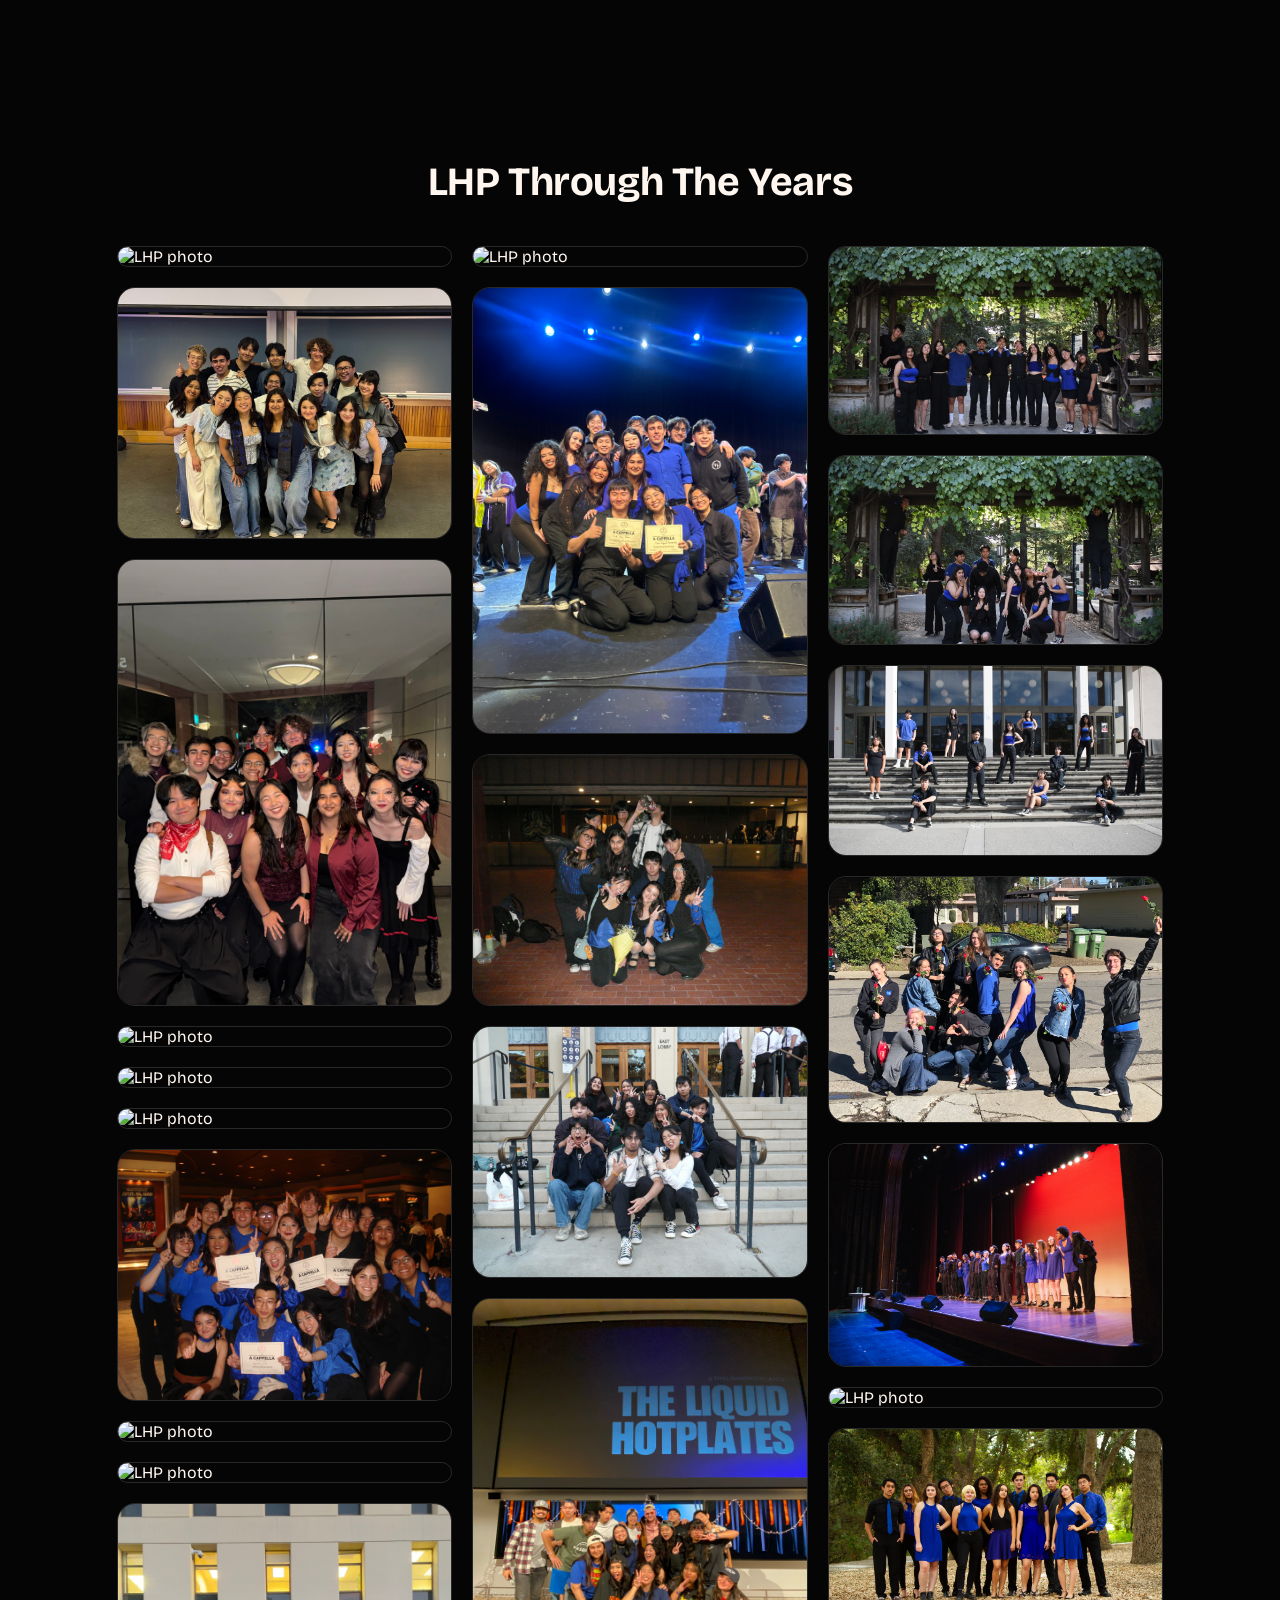
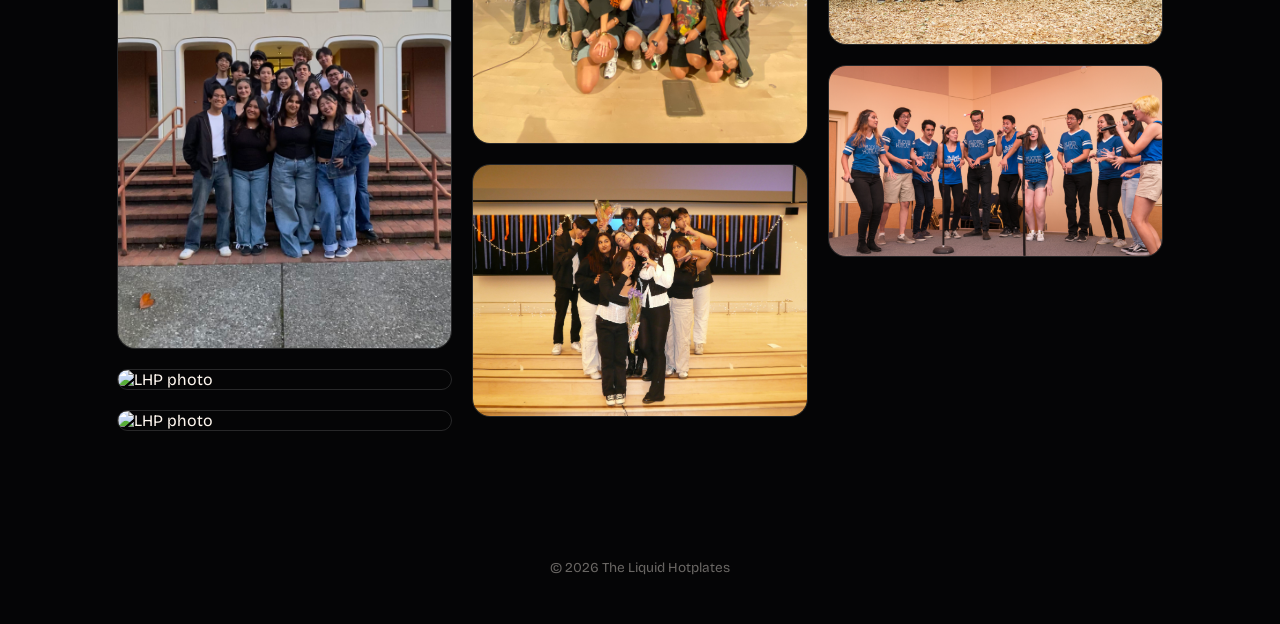
==== commit 7e526ac4: "bug fixes" ====
--- a/index.html
+++ b/index.html
@@ -181,6 +181,10 @@
         <div class="year-tile-caption">ICCA West Semifinals<br>March 2026</div>
       </div>
       <div class="year-tile">
+        <img src="images/home-images/gallery/img21.jpg" alt="LHP photo">
+        <div class="year-tile-caption">ICCA West Semifinals<br>March 2026</div>
+      </div>
+      <div class="year-tile">
         <img src="images/home-images/gallery/img20.jpg" alt="LHP photo">
         <div class="year-tile-caption">ICCA West Quarterfinals<br>Feb. 2026</div>
       </div>
@@ -194,7 +198,7 @@
       </div>
       <div class="year-tile">
         <img src="images/home-images/gallery/img17.jpg" alt="LHP photo">
-        <div class="year-tile-caption">Alottacappella<br>Nov. 2025</div>
+        <div class="year-tile-caption">LHP Photoshoot<br>Nov. 2025</div>
       </div>
       <div class="year-tile">
         <img src="images/home-images/gallery/img16.jpg" alt="LHP photo">
@@ -202,7 +206,7 @@
       </div>
       <div class="year-tile">
         <img src="images/home-images/gallery/img15.jpg" alt="LHP photo">
-        <div class="year-tile-caption">Alottacappella<br>Nov. 2025</div>
+        <div class="year-tile-caption">LHP Photoshoot<br>June 2025</div>
       </div>
       <div class="year-tile">
         <img src="images/home-images/gallery/img14.jpg" alt="LHP photo">
@@ -214,11 +218,11 @@
       </div>
       <div class="year-tile">
         <img src="images/home-images/gallery/img12.jpg" alt="LHP photo">
-        <div class="year-tile-caption">Alottacappella<br>Nov. 2025</div>
+        <div class="year-tile-caption">West Coast<br>Nov. 2024</div>
       </div>
       <div class="year-tile">
         <img src="images/home-images/gallery/img11.jpg" alt="LHP photo">
-        <div class="year-tile-caption">Alottacappella<br>Nov. 2025</div>
+        <div class="year-tile-caption">West Coast<br>Nov. 2024</div>
       </div>
       <div class="year-tile">
         <img src="images/home-images/gallery/img10.jpg" alt="LHP photo">
@@ -226,11 +230,11 @@
       </div>
       <div class="year-tile">
         <img src="images/home-images/gallery/img9.jpg" alt="LHP photo">
-        <div class="year-tile-caption">Alottacappella<br>Nov. 2025</div>
+        <div class="year-tile-caption">Alottacappella<br>Nov. 2024</div>
       </div>
       <div class="year-tile">
         <img src="images/home-images/gallery/img8.jpg" alt="LHP photo">
-        <div class="year-tile-caption">Alottacappella<br>Nov. 2025</div>
+        <div class="year-tile-caption">LHP Photoshoot<br>June 2024</div>
       </div>
       <div class="year-tile">
         <img src="images/home-images/gallery/img7.jpg" alt="LHP photo">
@@ -238,27 +242,27 @@
       </div>
       <div class="year-tile">
         <img src="images/home-images/gallery/img6.jpg" alt="LHP photo">
-        <div class="year-tile-caption">Alottacappella<br>Nov. 2025</div>
+        <div class="year-tile-caption">LHP Photoshoot<br>June 2024</div>
       </div>
       <div class="year-tile">
         <img src="images/home-images/gallery/img5.jpg" alt="LHP photo">
-        <div class="year-tile-caption">Alottacappella<br>Nov. 2025</div>
+        <div class="year-tile-caption"> <br> </div>
       </div>
       <div class="year-tile">
         <img src="images/home-images/gallery/img4.jpg" alt="LHP photo">
-        <div class="year-tile-caption">Alottacappella<br>Nov. 2025</div>
+        <div class="year-tile-caption"> <br> </div>
       </div>
       <div class="year-tile">
         <img src="images/home-images/gallery/img3.jpg" alt="LHP photo">
-        <div class="year-tile-caption">Alottacappella<br>Nov. 2025</div>
+        <div class="year-tile-caption"> <br> </div>
       </div>
       <div class="year-tile">
         <img src="images/home-images/gallery/img2.jpg" alt="LHP photo">
-        <div class="year-tile-caption">Alottacappella<br>Nov. 2025</div>
+        <div class="year-tile-caption"> <br> </div>
       </div>
       <div class="year-tile">
         <img src="images/home-images/gallery/img1.jpg" alt="LHP photo">
-        <div class="year-tile-caption">Alottacappella<br>Nov. 2025</div>
+        <div class="year-tile-caption"> <br> </div>
       </div>
 
     </div>
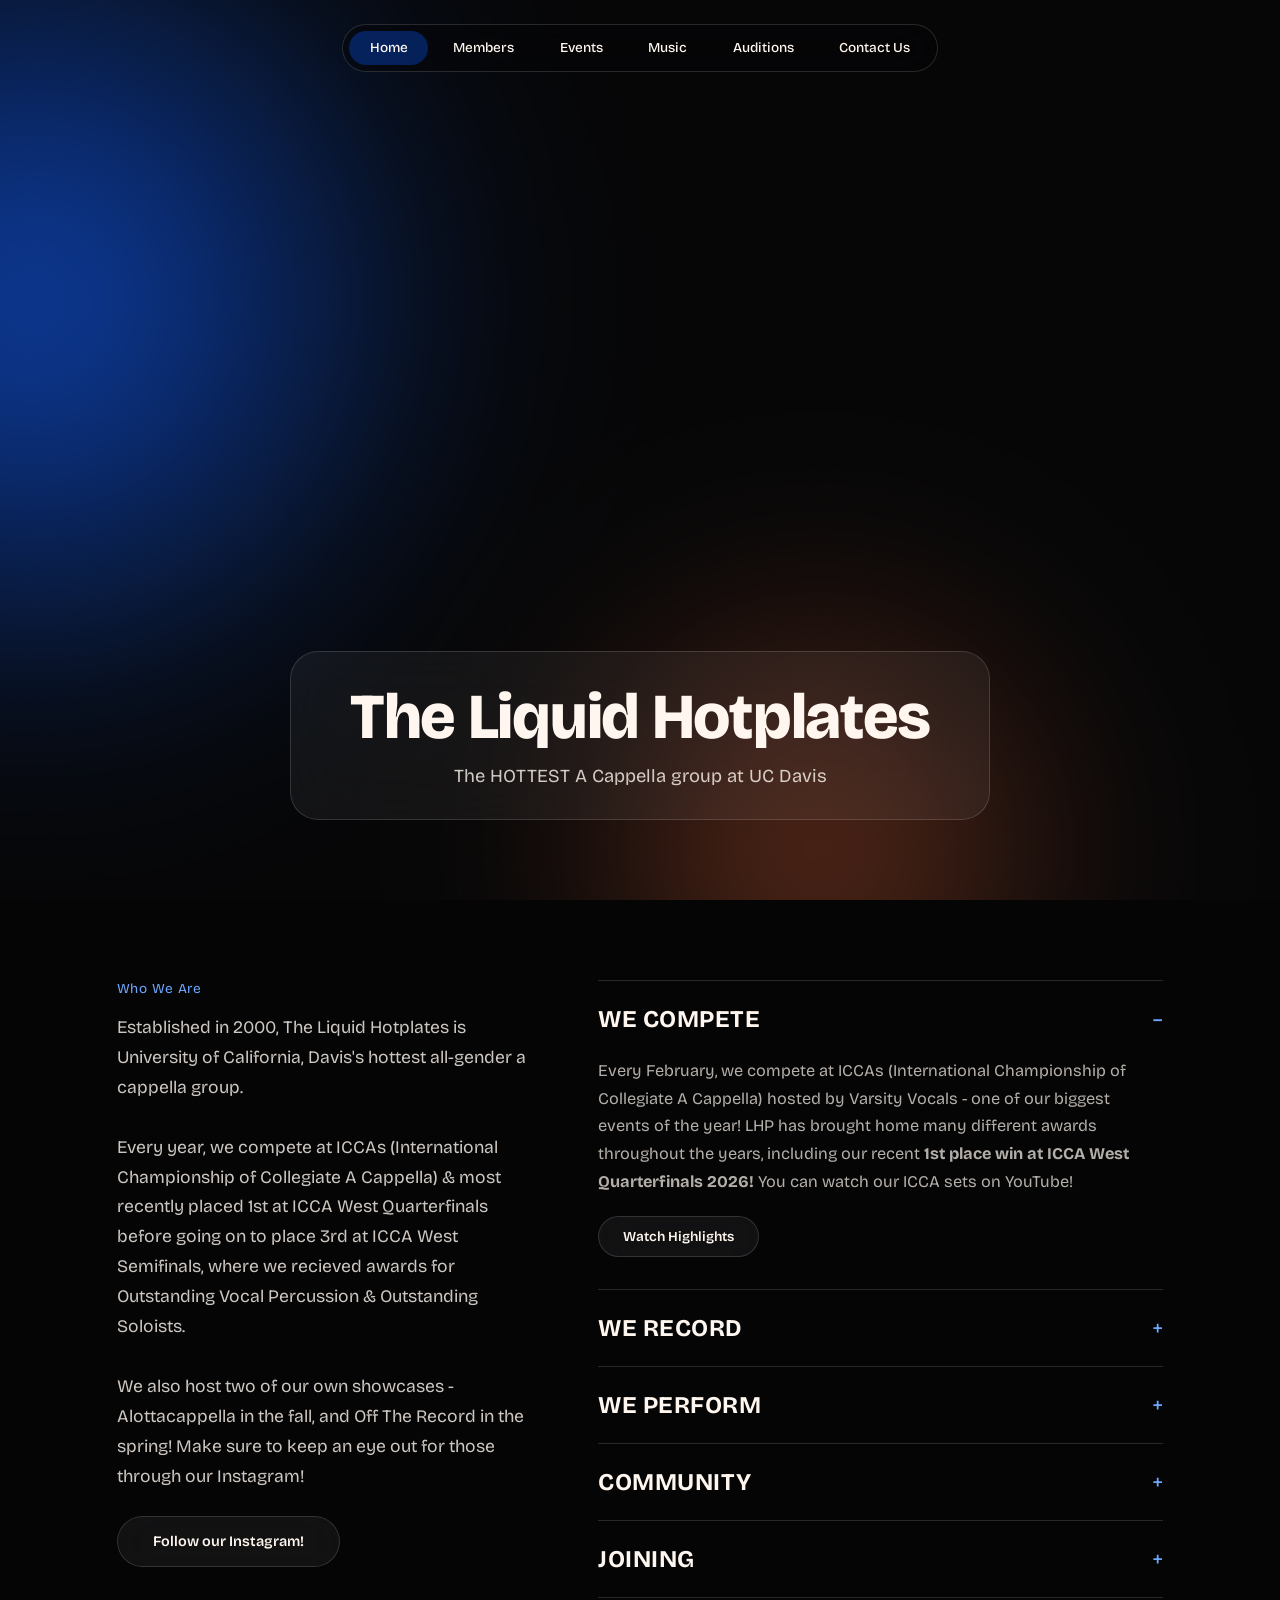
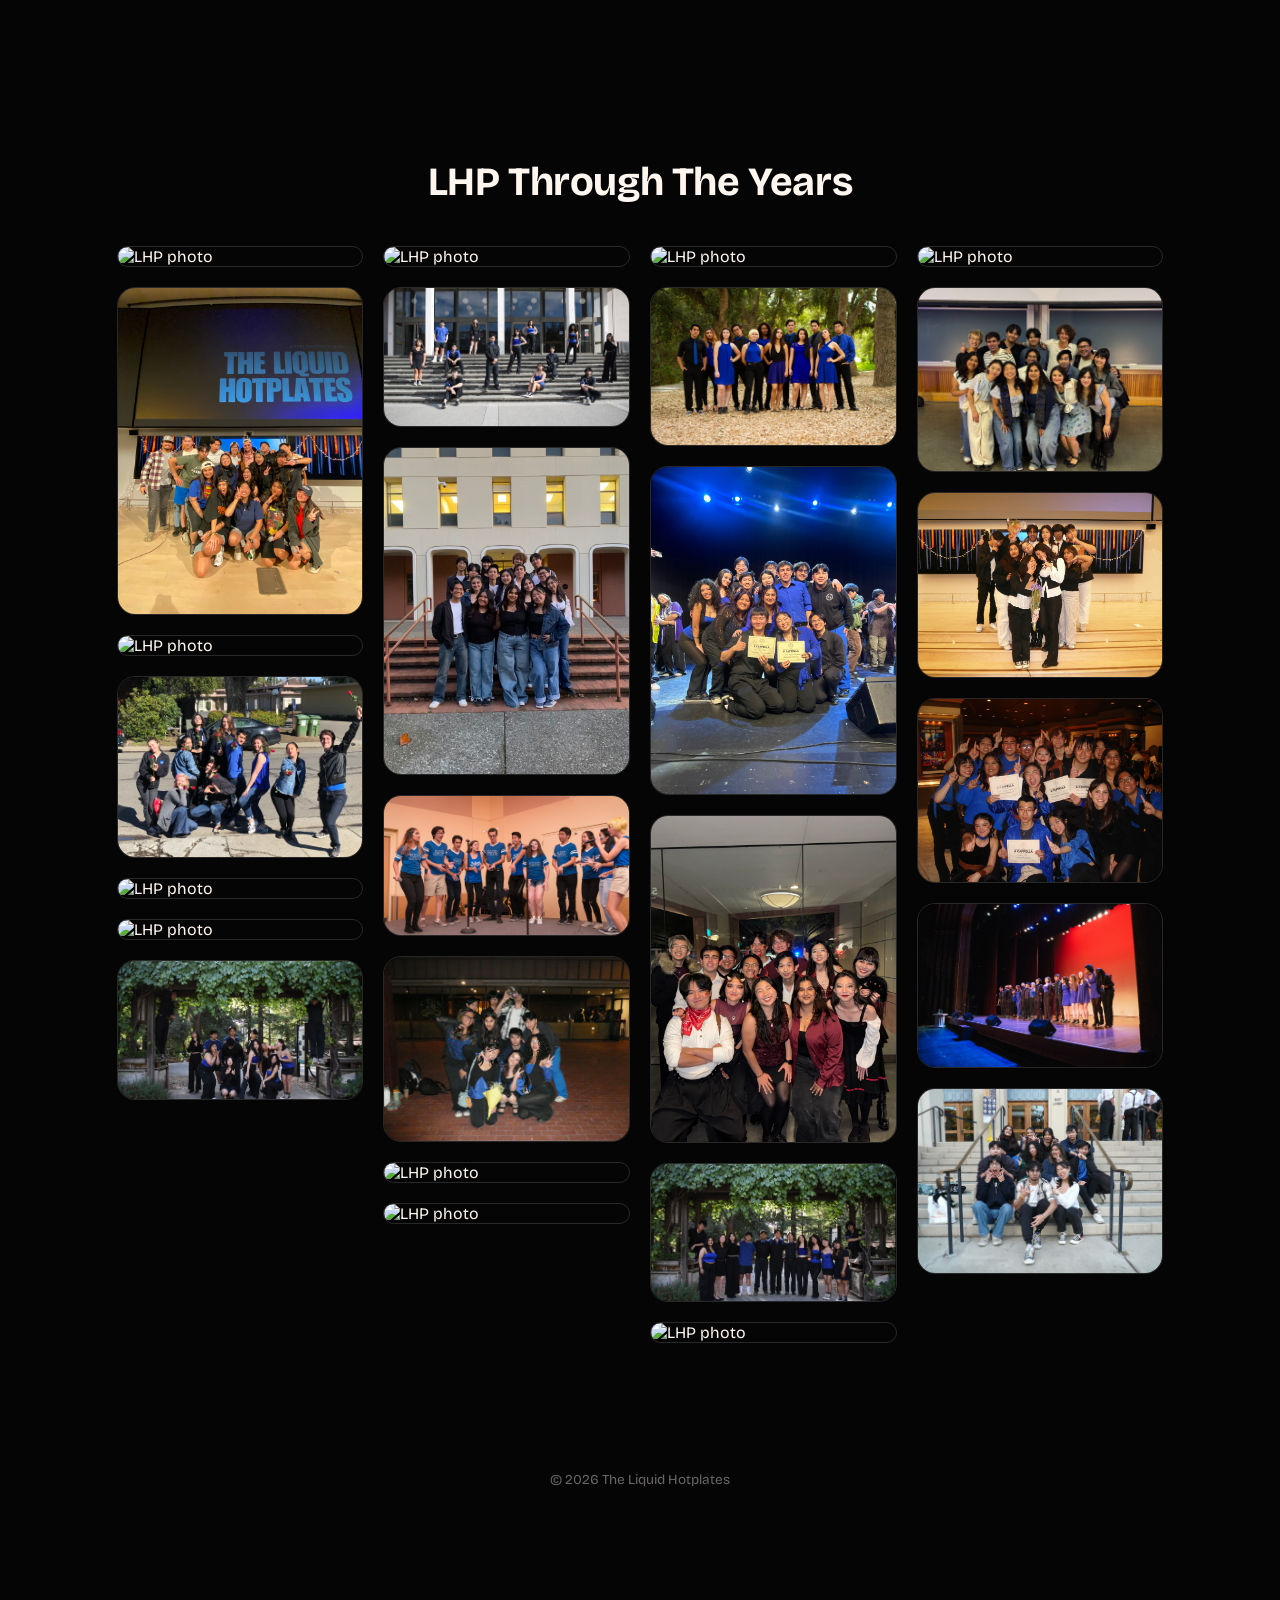
==== commit dc3a311f: "bug fixes" ====
--- a/index.html
+++ b/index.html
@@ -29,7 +29,7 @@
     <div class="aura aura-c" style="top:60%; right:95%; bottom:auto;"></div>
     <div class="photo-hero-inner">
       <h1>The Liquid Hotplates</h1>
-      <p>UC Davis's HOTTEST acapella group</p>
+      <p>The HOTTEST A Cappella group at UC Davis</p>
     </div>
   </section>
 
@@ -300,5 +300,50 @@
   });
 </script>
 
+<!-- ignore this JS too -> for gallery going in chronological order-->
+ <script>
+document.addEventListener('DOMContentLoaded', () => {
+  const gallery = document.querySelector('.year-gallery');
+  if (!gallery) return;
+
+  function getColumnCount() {
+    const w = window.innerWidth;
+    if (w < 500) return 1;
+    if (w < 750) return 2;
+    if (w < 1000) return 3;
+    return 4;
+  }
+
+  function layoutGallery() {
+    // grab every photo in its current code order before we rearrange anything
+    const tiles = Array.from(gallery.querySelectorAll('.year-tile'));
+    if (!tiles.length) return;
+    const numCols = getColumnCount();
+
+    gallery.innerHTML = '';
+    const columns = [];
+    for (let i = 0; i < numCols; i++) {
+      const col = document.createElement('div');
+      col.className = 'gallery-column';
+      gallery.appendChild(col);
+      columns.push(col);
+    }
+
+    // this is the key part - photo 1 goes in column 1, photo 2 in column 2,
+    // etc., wrapping back to column 1 once it runs out of columns - so code
+    // order always reads left-to-right, top-to-bottom
+    tiles.forEach((tile, i) => columns[i % numCols].appendChild(tile));
+  }
+
+  layoutGallery();
+
+  let resizeTimer;
+  window.addEventListener('resize', () => {
+    clearTimeout(resizeTimer);
+    resizeTimer = setTimeout(layoutGallery, 200);
+  });
+});
+</script>
+
 </body>
 </html>
--- a/styles.css
+++ b/styles.css
@@ -403,14 +403,19 @@
    real aspect ratio (no object-fit:cover cutting people off), it just packs
    into columns at whatever height it naturally wants to be. */
 .year-gallery {
-  columns: 3 220px;
-  column-gap: 1.25rem;
+  display: flex;
+  gap: 1.25rem;
+}
+
+.year-gallery .gallery-column {
+  display: flex;
+  flex-direction: column;
+  gap: 1.25rem;
+  flex: 1;
 }
 
 .year-tile {
   position: relative;
-  break-inside: avoid;
-  margin-bottom: 1.25rem;
   border-radius: 18px;
   overflow: hidden;
   border: 1px solid var(--glass-edge);
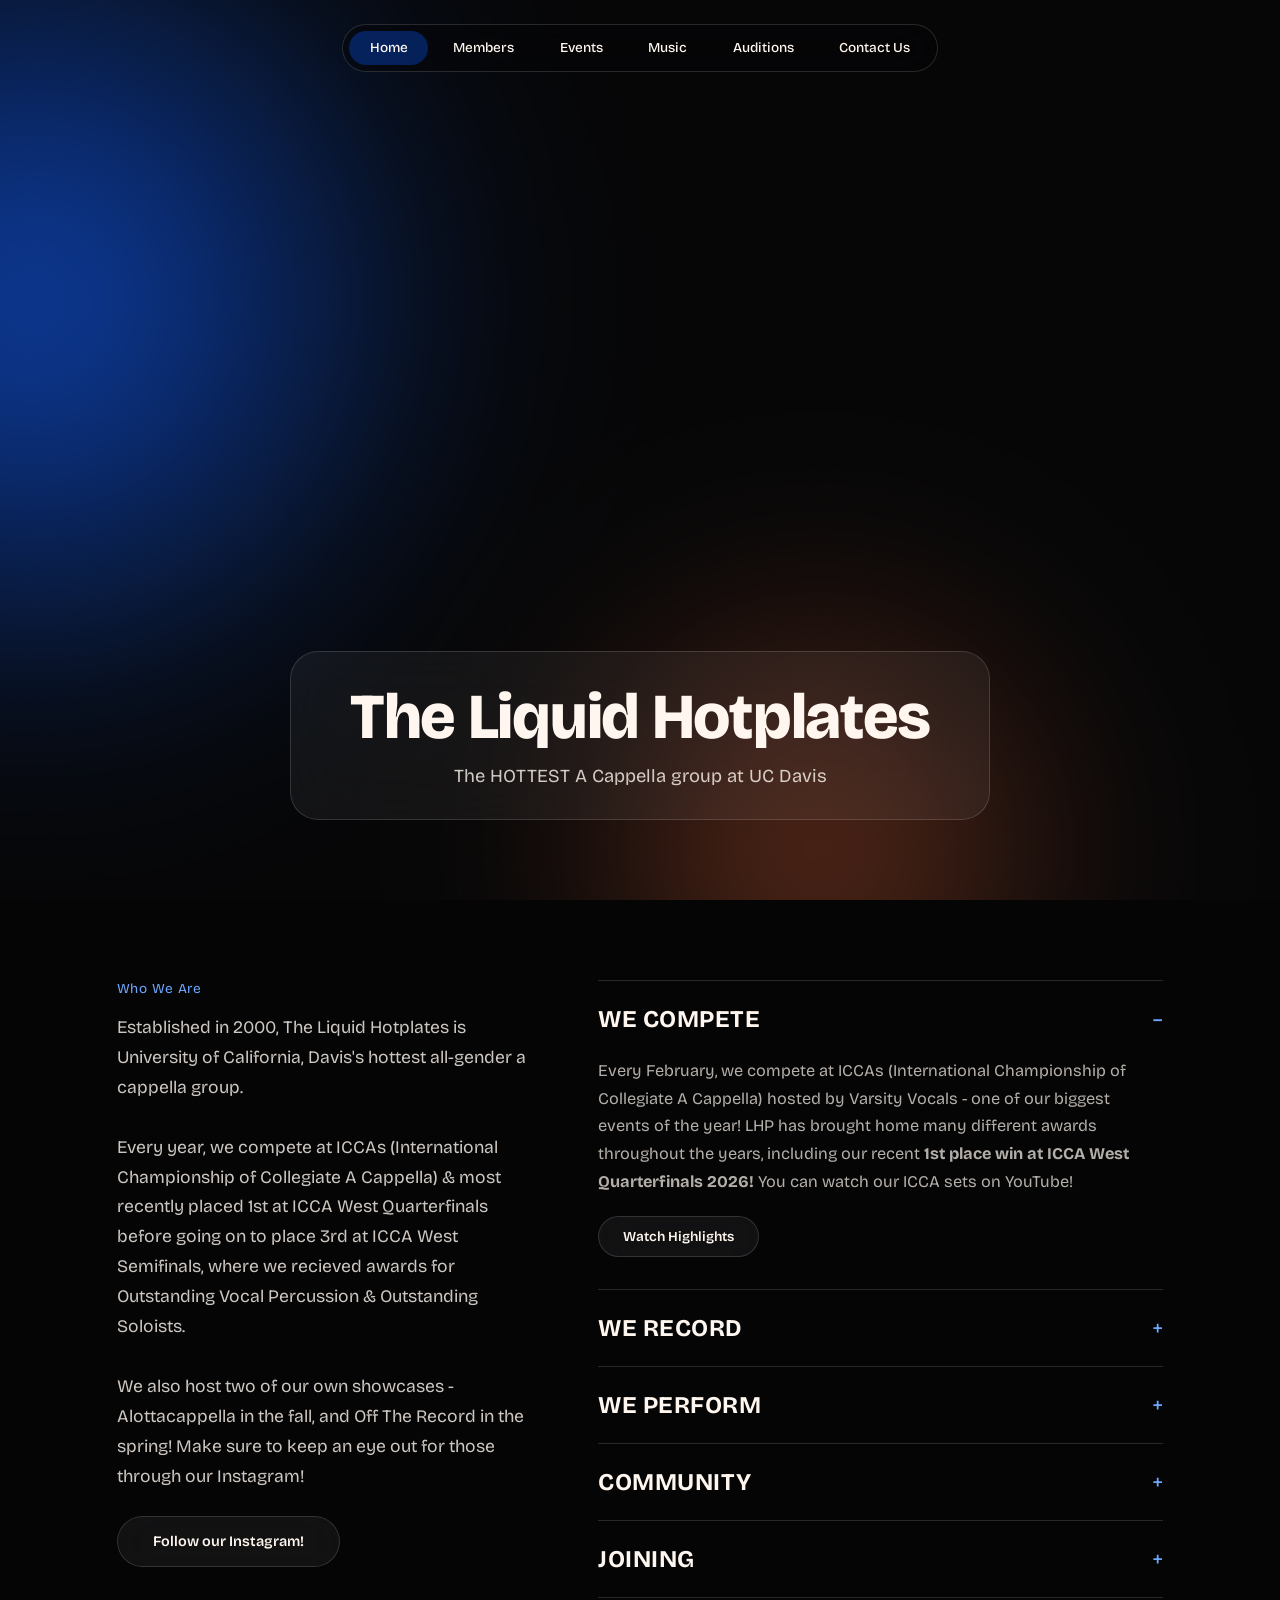
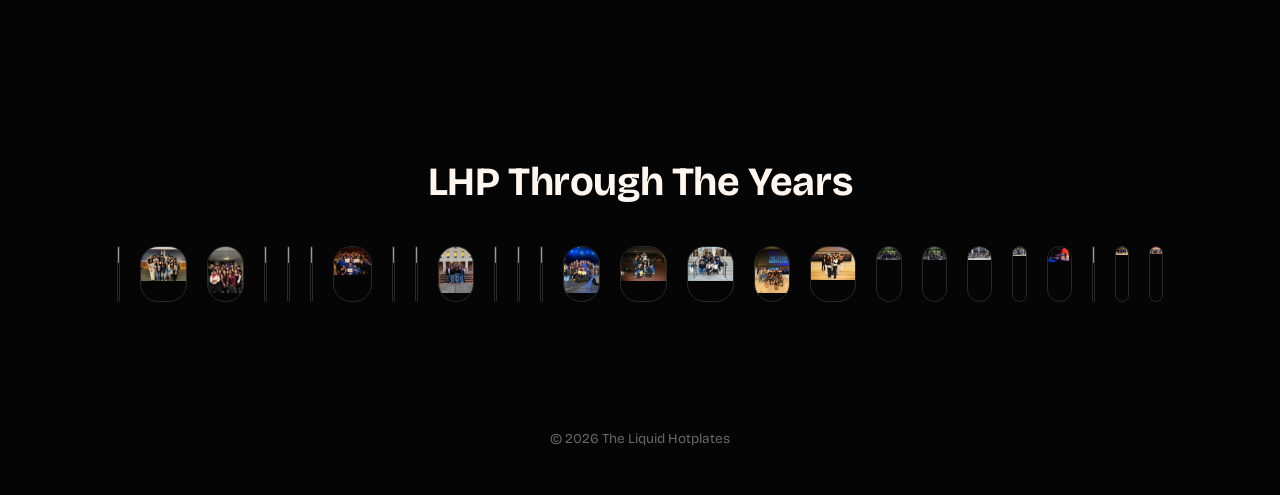
==== commit 15b5b4ff: "bug fixes" ====
--- a/index.html
+++ b/index.html
@@ -272,36 +272,6 @@
 
 <!-- ignore javascript below -->
 <script>
-  const reduceMotion = window.matchMedia('(prefers-reduced-motion: reduce)').matches;
-  if (!reduceMotion) {
-    document.querySelectorAll('.aura').forEach((el, i) => {
-      window.addEventListener('mousemove', (e) => {
-        const x = (e.clientX / window.innerWidth - 0.5);
-        const y = (e.clientY / window.innerHeight - 0.5);
-        const rate = 15 + i * 10;
-        el.style.transform = `translate(${x * rate}px, ${y * rate}px)`;
-      });
-    });
-  }
-
-  // accordion - only one section open at a time
-  document.querySelectorAll('[data-item]').forEach(item => {
-    item.querySelector('.accordion-header').addEventListener('click', () => {
-      const alreadyOpen = item.classList.contains('open');
-      document.querySelectorAll('[data-item]').forEach(i => {
-        i.classList.remove('open');
-        i.querySelector('.accordion-icon').textContent = '+';
-      });
-      if (!alreadyOpen) {
-        item.classList.add('open');
-        item.querySelector('.accordion-icon').textContent = '−';
-      }
-    });
-  });
-</script>
-
-<!-- ignore this JS too -> for gallery going in chronological order-->
- <script>
 document.addEventListener('DOMContentLoaded', () => {
   const gallery = document.querySelector('.year-gallery');
   if (!gallery) return;
@@ -314,14 +284,25 @@
     return 4;
   }
 
+  function waitForImages(tiles) {
+    return Promise.all(tiles.map(tile => {
+      const img = tile.querySelector('img');
+      if (img.complete && img.naturalWidth) return Promise.resolve();
+      return new Promise(resolve => {
+        img.addEventListener('load', resolve, { once: true });
+        img.addEventListener('error', resolve, { once: true });
+      });
+    }));
+  }
+
   function layoutGallery() {
-    // grab every photo in its current code order before we rearrange anything
     const tiles = Array.from(gallery.querySelectorAll('.year-tile'));
     if (!tiles.length) return;
     const numCols = getColumnCount();
 
     gallery.innerHTML = '';
     const columns = [];
+    const colHeights = new Array(numCols).fill(0);
     for (let i = 0; i < numCols; i++) {
       const col = document.createElement('div');
       col.className = 'gallery-column';
@@ -329,13 +310,22 @@
       columns.push(col);
     }
 
-    // this is the key part - photo 1 goes in column 1, photo 2 in column 2,
-    // etc., wrapping back to column 1 once it runs out of columns - so code
-    // order always reads left-to-right, top-to-bottom
-    tiles.forEach((tile, i) => columns[i % numCols].appendChild(tile));
+    // walk photos in code order, but drop each one into whichever column
+    // is currently shortest - this is what actually balances the bottoms
+    tiles.forEach(tile => {
+      const img = tile.querySelector('img');
+      const ratio = (img.naturalWidth && img.naturalHeight) ? img.naturalHeight / img.naturalWidth : 1;
+      let shortest = 0;
+      for (let i = 1; i < numCols; i++) {
+        if (colHeights[i] < colHeights[shortest]) shortest = i;
+      }
+      columns[shortest].appendChild(tile);
+      colHeights[shortest] += ratio;
+    });
   }
 
-  layoutGallery();
+  const initialTiles = Array.from(gallery.querySelectorAll('.year-tile'));
+  waitForImages(initialTiles).then(layoutGallery);
 
   let resizeTimer;
   window.addEventListener('resize', () => {
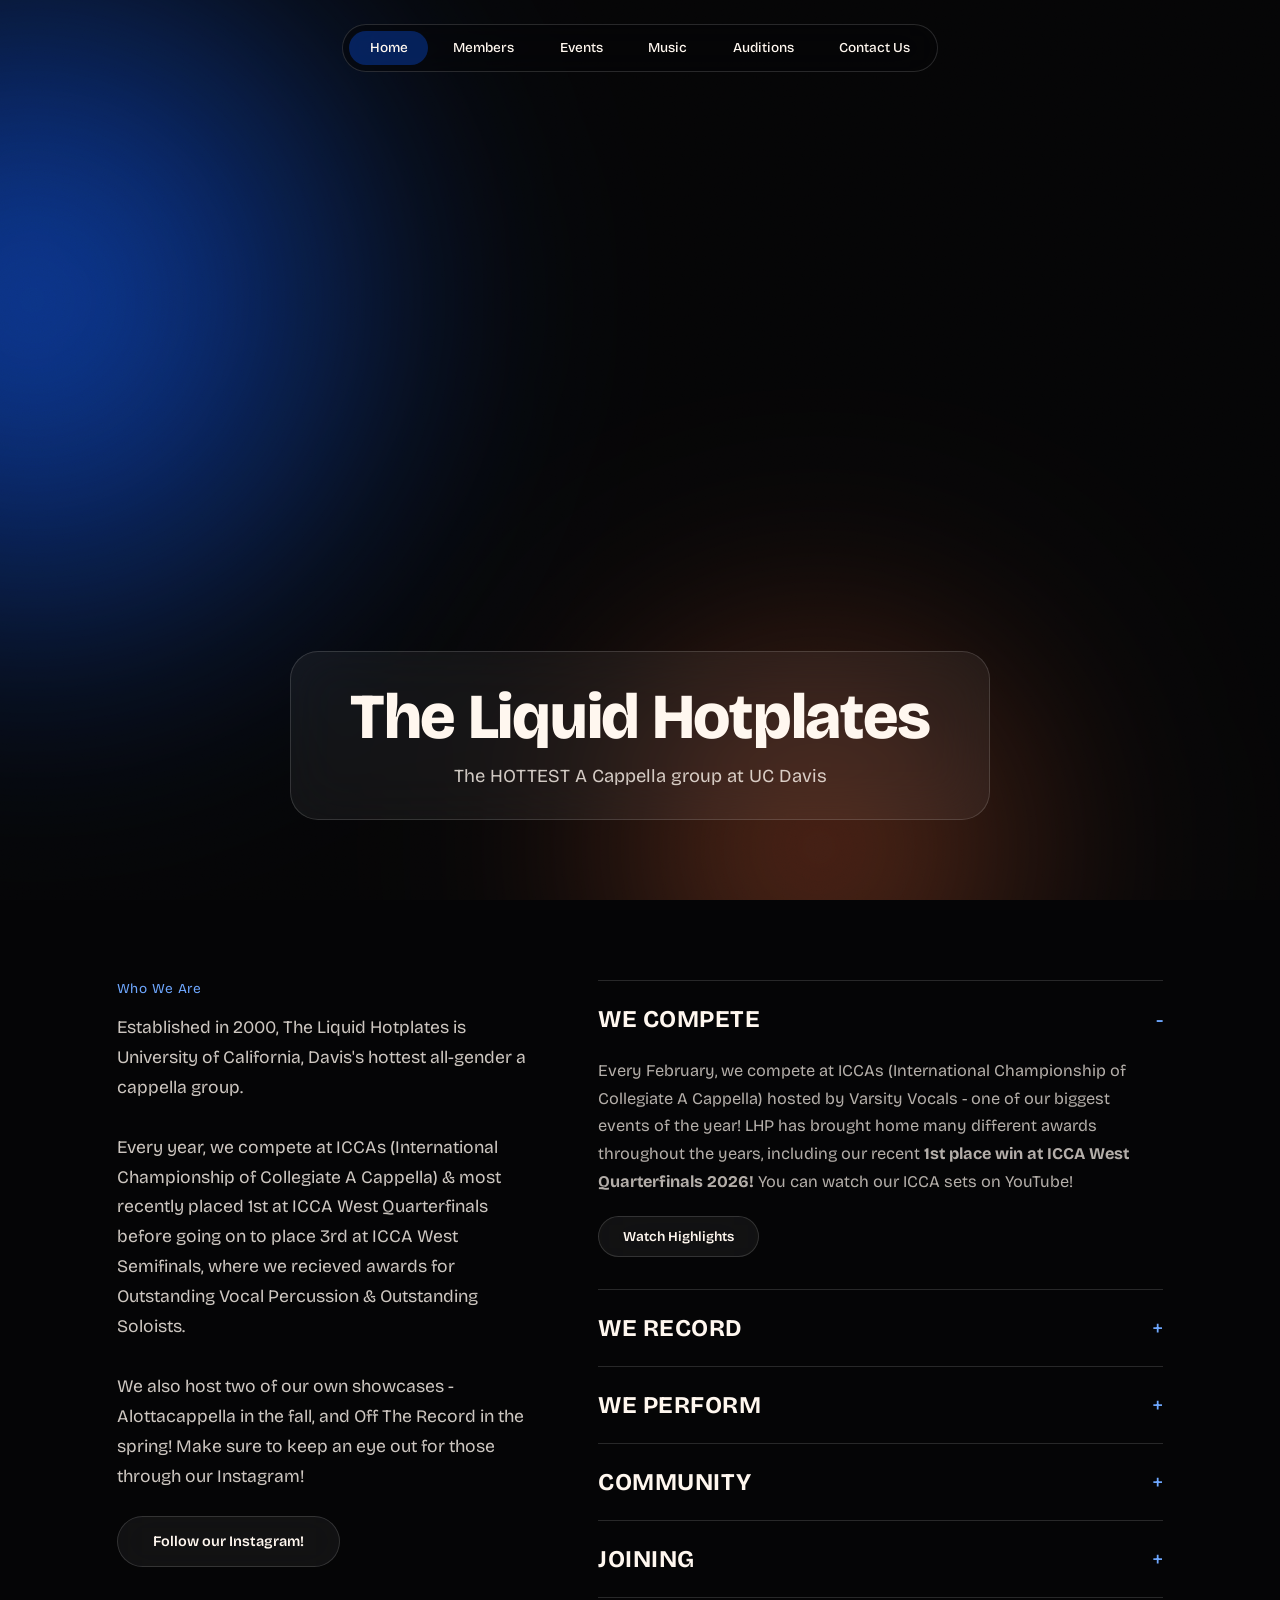
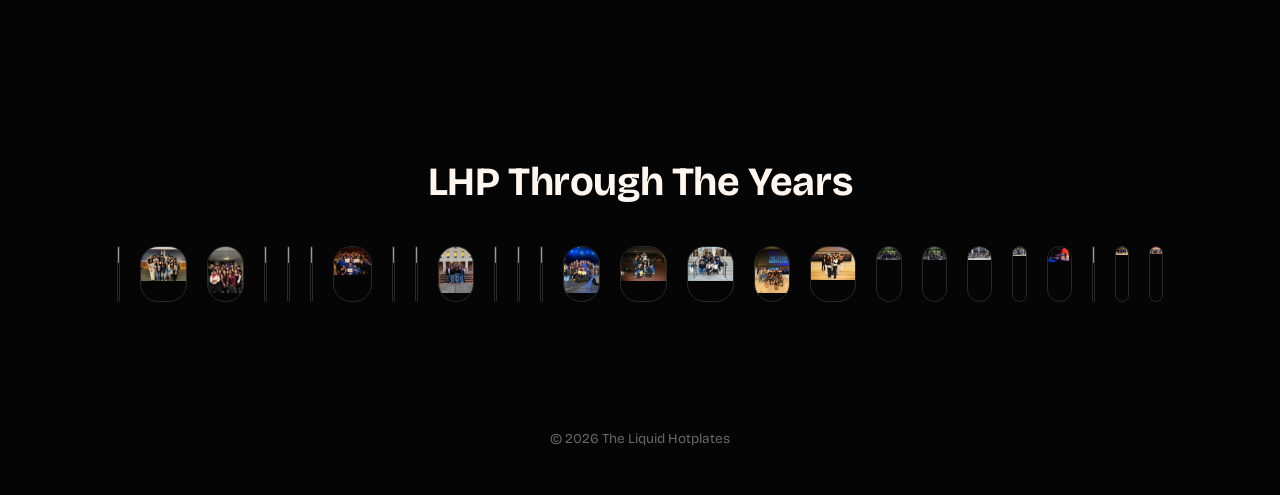
==== commit 61df6ba7: "bug fixes" ====
--- a/index.html
+++ b/index.html
@@ -1,5 +1,6 @@
 <!DOCTYPE html>
 <html lang="en">
+<!-- head content, no style stuff, title + logo basic as on every page -->
 <head>
 <meta charset="UTF-8">
 <meta name="viewport" content="width=device-width, initial-scale=1.0">
@@ -7,9 +8,11 @@
 <link rel="icon" type="image/png" href="images/home-images/logo.png">
 <link rel="stylesheet" href="styles.css">
 </head>
+
 <body>
 
   <!--nav bar + logo -->
+  <!-- no image or logo text on top left -->
   <nav>
     <div class="nav-pill">
       <a href="index.html" class="active">Home</a>
@@ -36,6 +39,7 @@
   <div class="grain"></div>
 
   <!-- About + Accordion -->
+   <!--about us-->
   <section class="section accordion-section">
     <div class="accordion-grid">
       <div class="accordion-about">
@@ -57,13 +61,14 @@
         <a href="https://instagram.com/theliquidhotplates" class="glass-btn" style="margin-top: 1.5rem;">Follow our Instagram!</a>
       </div>
 
+      <!-- accordion -->
       <div class="accordion-list">
         
         <!-- we compete -->
         <div class="accordion-item open" data-item>
           <button class="accordion-header">
             <span>We Compete</span>
-            <span class="accordion-icon">−</span>
+            <span class="accordion-icon">-</span>
           </button>
           <div class="accordion-panel">
             <p>Every February, we compete at ICCAs (International 
@@ -266,24 +271,27 @@
       </div>
 
     </div>
+    <!-- end body CONTENT-->
   </section>
 
   <footer>&copy; 2026 The Liquid Hotplates</footer>
 
-<!-- ignore javascript below -->
+<!-- javascript for the page -->
+ <!-- photo gallery js -->
 <script>
 document.addEventListener('DOMContentLoaded', () => {
   const gallery = document.querySelector('.year-gallery');
   if (!gallery) return;
 
+  //gets column num
   function getColumnCount() {
     const w = window.innerWidth;
     if (w < 500) return 1;
-    if (w < 750) return 2;
-    if (w < 1000) return 3;
-    return 4;
+    if (w < 900) return 2;
+    return 3;
   }
 
+  //waits for images to load to get image width and height for column evenness
   function waitForImages(tiles) {
     return Promise.all(tiles.map(tile => {
       const img = tile.querySelector('img');
@@ -335,5 +343,29 @@
 });
 </script>
 
+<!-- accordion js-->
+<script>
+document.addEventListener('DOMContentLoaded', () => {
+  document.querySelectorAll('.accordion-item').forEach(item => {
+    item.querySelector('.accordion-header').addEventListener('click', () => {
+      const alreadyOpen = item.classList.contains('open');
+
+      // close every section first
+      document.querySelectorAll('.accordion-item').forEach(i => {
+        i.classList.remove('open');
+        i.querySelector('.accordion-icon').textContent = '+';
+      });
+
+      // then open the one that was clicked, unless it was already open
+      // (clicking an open section again just closes it, nothing reopens)
+      if (!alreadyOpen) {
+        item.classList.add('open');
+        item.querySelector('.accordion-icon').textContent = '−';
+      }
+    });
+  });
+});
+</script>
+
 </body>
 </html>
